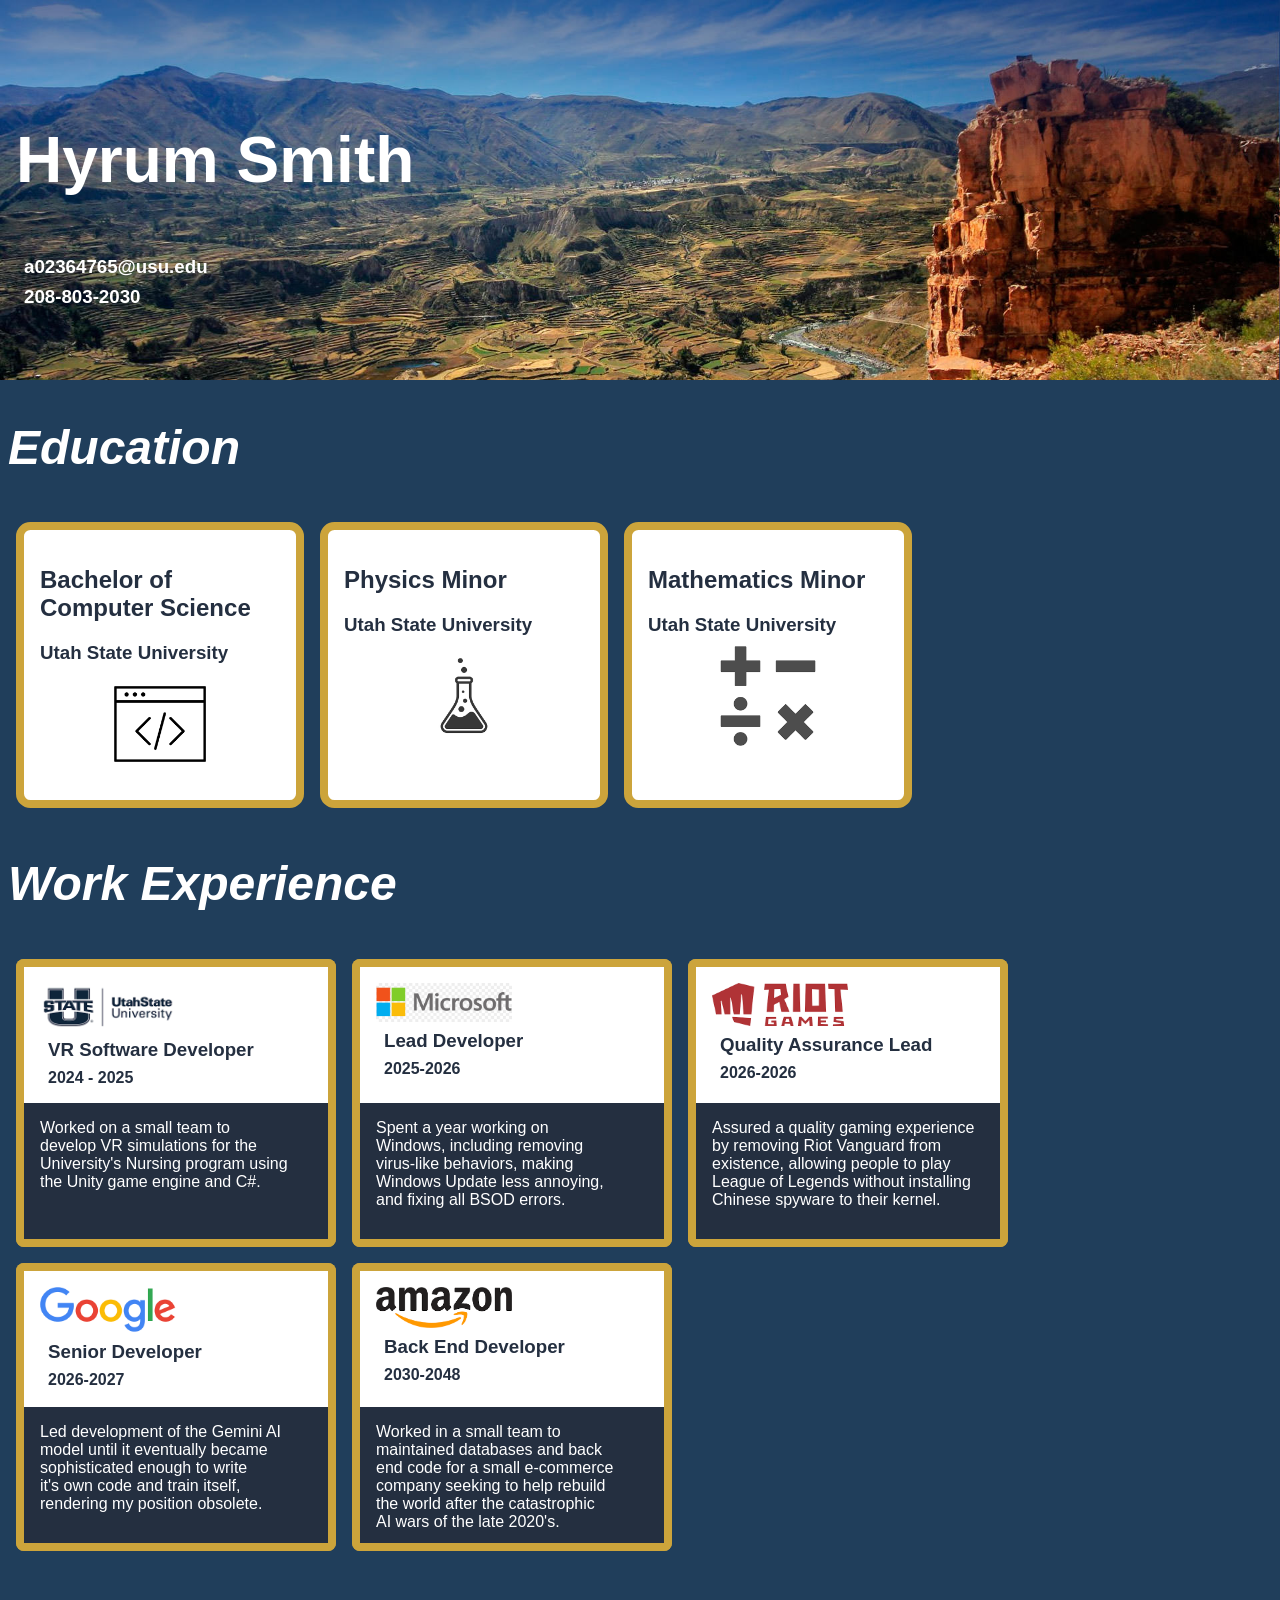
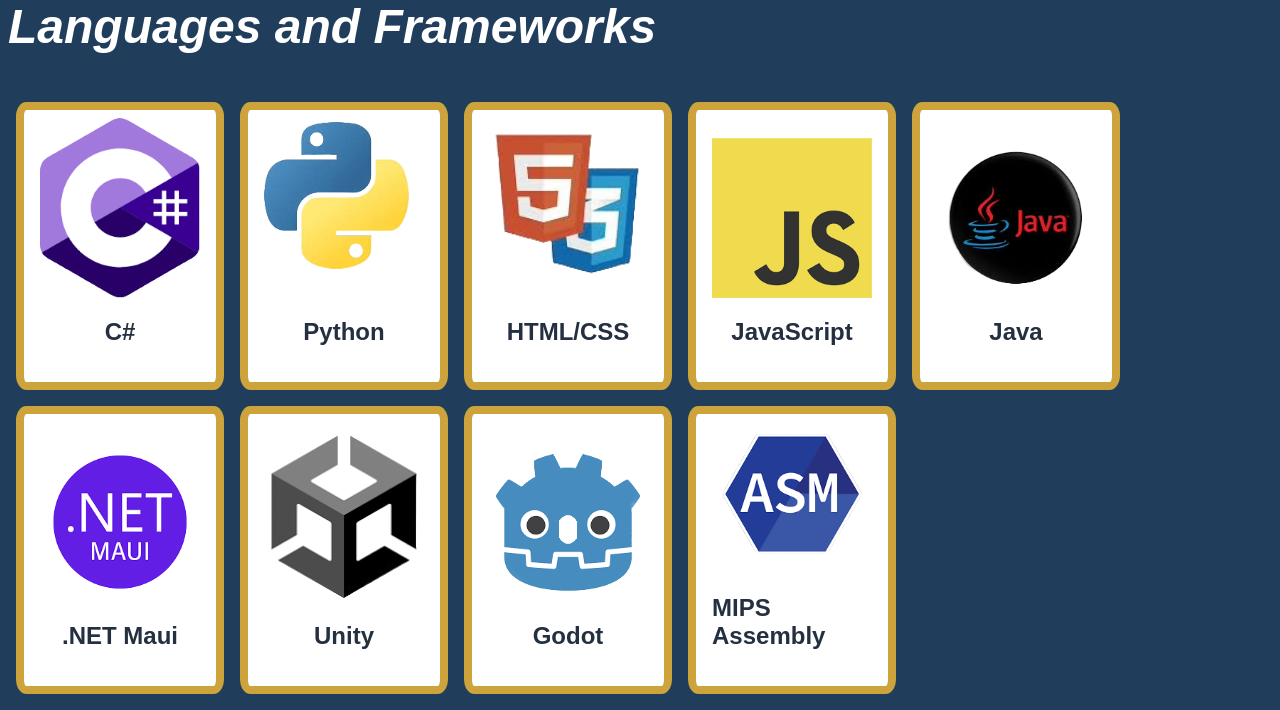
==== index.html @ 49ef8ec9 "initial commit" ====
<html>
    <head>
        <title>Hyrum Resume</title>
        <link rel="stylesheet" href="index.css"/>
    </head>
    
    <body>
        <header class="block">
            <div class="spacer"></div>
            <h1 id="header-name">Hyrum Smith</h1>
            <h3>a02364765@usu.edu</h3>
            <h3>208-803-2030</h3>
        </header>
        <main>
            <h2 class="section-title">
                Education
            </h2>
            <section class="education">
                <div class="education-card">
                    <h2>
                        Bachelor of Computer Science                        
                    </h2>
                    <h3>
                        Utah State University
                    </h3>
                    <div class="center-div">
                        <img class="education-img" src="coding.png"/>
                    </div>
                </div>
                <div class="education-card">
                    <h2>
                        Physics Minor                        
                    </h2>
                    <h3>
                        Utah State University
                    </h3>
                    <div class="center-div">
                        <img class="education-img" src="beaker.png"/>
                    </div>
                </div>
                <div class="education-card">
                    <h2>
                        Mathematics Minor                        
                    </h2>
                    <h3>
                        Utah State University
                    </h3>
                    <div class="center-div">
                        <img class="education-img" src="math.png"/>
                    </div>
                </div>
            </section>
            <h2 class="section-title">
                Work Experience
            </h2>
            <section class="experience">
                <div class="experience-card">
                    <span class="top">
                        <img class="experience-img" src="usu.png"/>
                        <h3>
                            VR Software Developer
                        </h3>
                        <h4>
                            2024 - 2025
                        </h4>
                    </span>
                    <span class="bottom">
                        <span>
                            Worked on a small team to develop VR simulations for the University's Nursing program using the Unity game engine and C#.
                        </span>
                    </span>
                </div>
                <div class="experience-card">
                    <div class="top">
                        <img class="experience-img" src="microsoft.png"/>
                        <h3>
                            Lead Developer
                        </h3>
                        <h4>
                            2025-2026
                        </h4>
                    </div>
                    <div class="bottom">
                        <span>
                            Spent a year working on Windows, including removing virus-like behaviors, making Windows Update less annoying, and fixing all BSOD errors.
                        </span>
                    </div>
                </div>
                <div class="experience-card">
                    <div class="top">
                        <img class="experience-img" src="riot.png"/>
                        <h3>
                            Quality Assurance Lead
                        </h3>
                        <h4>
                            2026-2026
                        </h4>
                    </div>
                    <div class="bottom">
                        <span>
                            Assured a quality gaming experience by removing Riot Vanguard from existence, allowing people to play League of Legends without installing Chinese spyware to their kernel.
                        </span>
                    </div>
                </div>
                <div class="experience-card">
                    <div class="top">
                        <img class="experience-img" src="google.png"/>
                        <h3>
                            Senior Developer
                        </h3>
                        <h4>
                            2026-2027
                        </h4>
                    </div>
                    <div class="bottom">
                        <span>
                            Led development of the Gemini AI model until it eventually became sophisticated enough to write it's own code and train itself, rendering my position obsolete.
                        </span>
                    </div>
                </div>
                <div class="experience-card">
                    <div class="top">
                        <img class="experience-img" src="amazon.png"/>
                        <h3>
                            Back End Developer
                        </h3>
                        <h4>
                            2030-2048
                        </h4>
                    </div>
                    <div class="bottom">
                        <span>
                            Worked in a small team to maintained databases and back end code for a small e-commerce company seeking to help rebuild the world after the catastrophic AI wars of the late 2020's.
                        </span>
                    </div>
                </div>
            </section>
            <h2 class="section-title">
                Languages and Frameworks
            </h2>
            <section class="tech">
                <div class="tech-card">
                    <img src="csharp.png"/>
                    <h2>
                       C#
                    </h2>
                </div>
                <div class="tech-card">
                    <img src="python.png"/>
                    <h2>
                       Python
                    </h2>
                </div>
                <div class="tech-card">
                    <img src="htmlcss.png"/>
                    <h2>
                       HTML/CSS
                    </h2>
                </div>
                <div class="tech-card">
                    <img src="js.png"/>
                    <h2>
                       JavaScript
                    </h2>
                </div>
                <div class="tech-card">
                    <img src="java.png"/>
                    <h2>
                       Java
                    </h2>
                </div>
                <div class="tech-card">
                    <img src="maui.png"/>
                    <h2>
                       .NET Maui
                    </h2>
                </div>
                <div class="tech-card">
                    <img src="unity.png"/>
                    <h2>
                       Unity
                    </h2>
                </div>
                <div class="tech-card">
                    <img src="godot.png"/>
                    <h2>
                       Godot
                    </h2>
                </div>
                <div class="tech-card">
                    <img src="assembly.png"/>
                    <h2>
                       MIPS Assembly
                    </h2>
                </div>
            </section>
        </main>
    </body>
</html>
---- index.css ----
body {
    background-color: #203E5B;
    font-family: arial;
    margin: 0rem;
}

header {
    background-image: url('canyon.png');
    background-size: cover;
    padding: 4rem 1rem;
    color: white;
}

header > h1 {
    padding: 1rem 0rem;
    font-size: 4rem;
    color: white
}

header > p {
    color: white;
}

main {
    margin: 8px;
}

h3 {
    margin: .5rem;
}

h4 {
    margin: .5rem;
}

.section-title {
    font-size: 3rem;
    font-style: italic;
    color: white;
}

.education {
    display: flex;
    flex-wrap: wrap;
}

.education-card {
    background-color: white;
    color: #242F40;
    margin: .5rem;
    padding: 1rem;
    border-radius: 5%;
    text-wrap: balance;
    width: 15rem;
    height: auto;
    border: .5rem solid #CCA43B;
}

.education-card h3 {
    margin: 0rem;
}

.education-img {
    width: 50%;
    height: 50%;
}

.experience {
    display: flex;
    flex-wrap: wrap;
}

.experience-card {
    margin: .5rem;
    text-wrap: balance;
    width: 20rem;
    height: auto;
    display: flex;
    flex-direction: column;
}

.experience-img {
    width: 50%;
    height: auto;
}

.top {
    background-color: white;
    color: #242F40;
    border-radius: .5rem .5rem 0% 0%;
    padding: 1rem 1rem .5rem 1rem;
    border: .5rem solid #CCA43B;
    border-bottom: 0rem;
    height: 7rem;
}

.bottom {
    background-color: #242F40;
    color: white;
    border-radius: 0% 0% .5rem .5rem;
    padding: 1rem 1rem .5rem 1rem;
    border: .5rem solid #CCA43B;
    border-top: 0rem;
    height: 7rem;
}

.tech {
    display: flex;
    flex-wrap: wrap;
}

.tech-card {
    width: 10rem;
    height: 15rem;
    color: #242F40;
    padding: 1rem;
    display: flex;
    flex-direction: column;
    justify-content: end;
    align-items: center;
    border: .5rem solid #CCA43B;
    border-radius: 5%;
    margin: .5rem;
    background-color: white;
}

.tech-card img {
    width: 100%;
    height: auto;

}

.center-div {
    display: flex;
    justify-content: center;
}

.spacer {
    margin: 1rem 0rem;
}
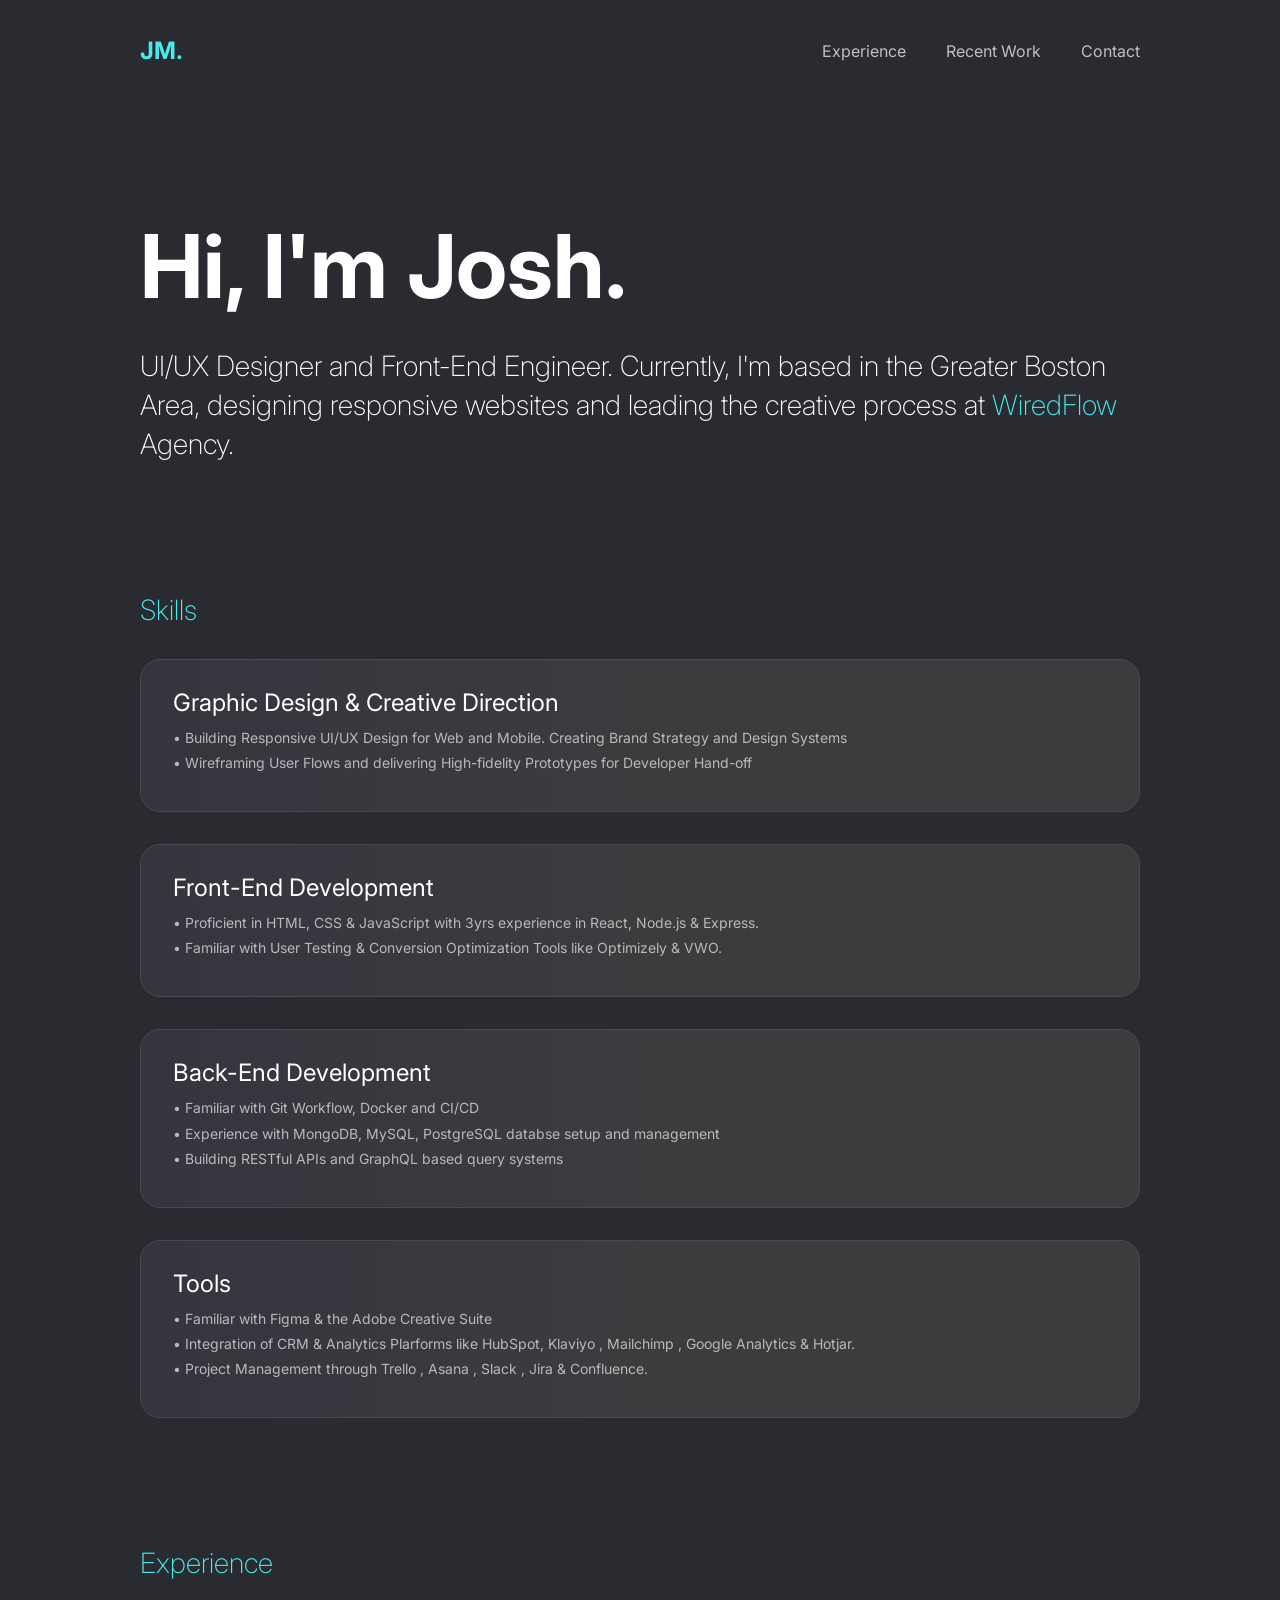
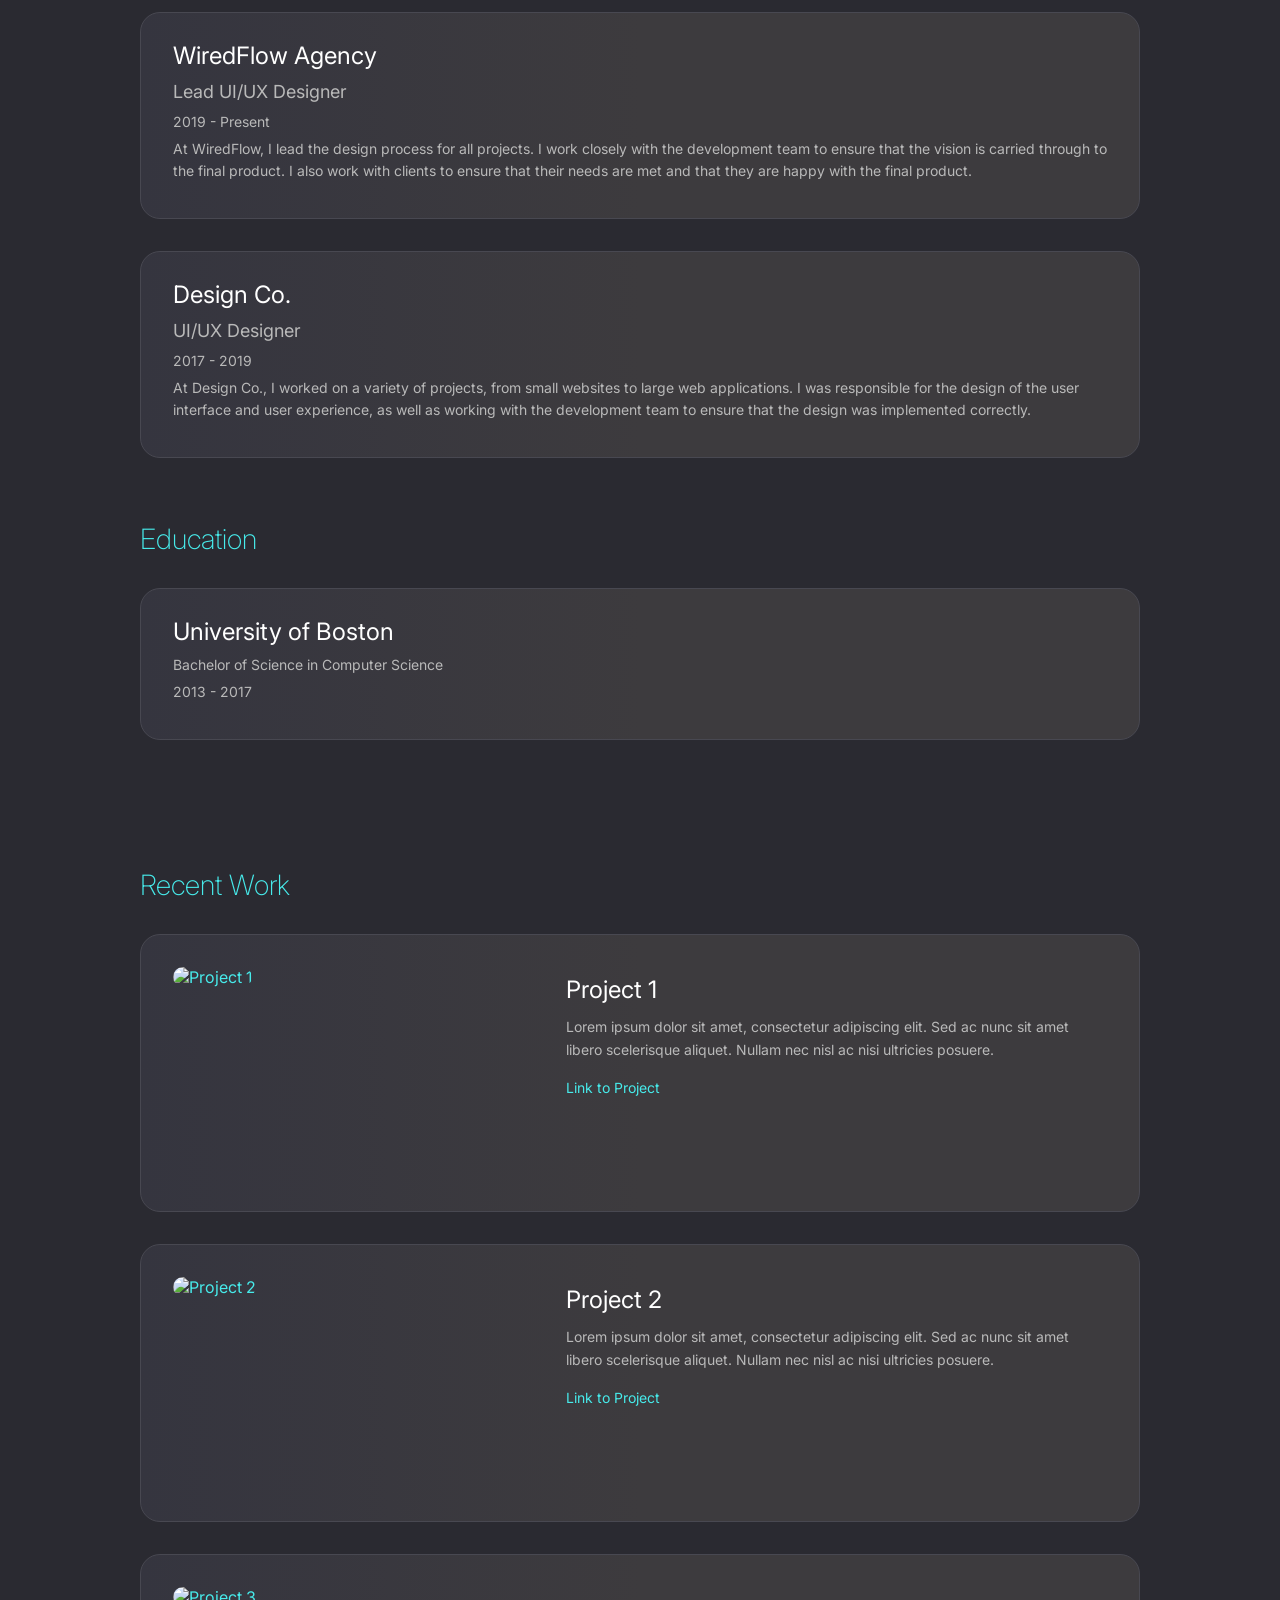
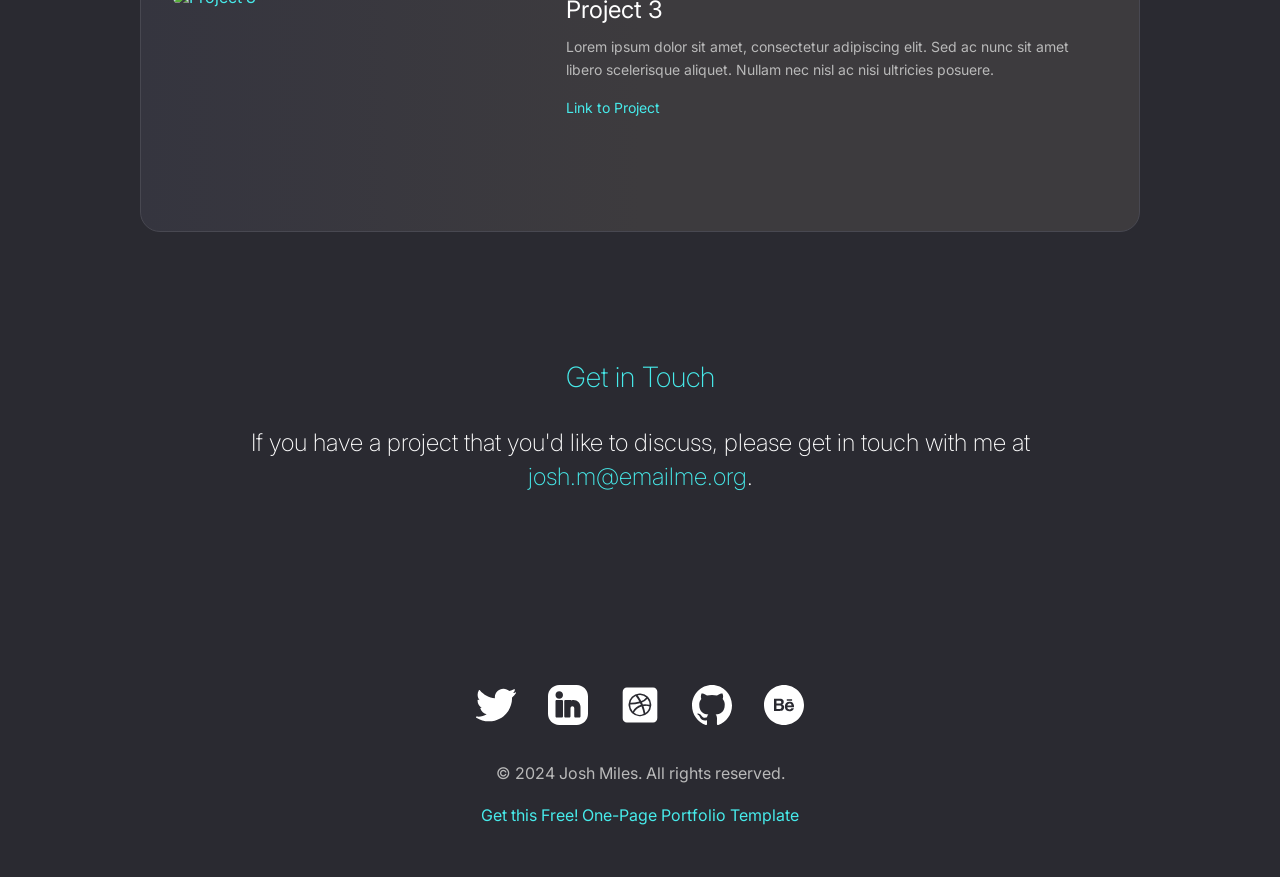
==== commit 97a18298: "begin switching to new template" ====
--- a/index.html
+++ b/index.html
@@ -1,199 +1,301 @@
-<html>
-    <head>
-        <title>Hyrum Resume</title>
-        <link rel="stylesheet" href="index.css"/>
-    </head>
-    
-    <body>
-        <header class="block">
-            <div class="spacer"></div>
-            <h1 id="header-name">Hyrum Smith</h1>
-            <h3>a02364765@usu.edu</h3>
-            <h3>208-803-2030</h3>
+<!DOCTYPE html>
+<html lang="en">
+
+<head>
+    <meta charset="UTF-8">
+    <meta name="viewport" content="width=device-width, initial-scale=1.0">
+    <title>UI/UX Resume and Portfolio</title>
+    <link rel="stylesheet" href="main.css"></link>
+</head>
+
+<body>
+    <div id="page">
+
+        <header>
+            <div class="logo">
+                <a href="/">JM.</a>
+            </div>
+            <nav>
+                <ul>
+                    <li><a href="#experience">Experience</a></li>
+                    <li><a href="#portfolio">Recent Work</a></li>
+                    <li><a href="#contact">Contact</a></li>
+                </ul>
+            </nav>
         </header>
+
         <main>
-            <h2 class="section-title">
-                Education
-            </h2>
-            <section class="education">
-                <div class="education-card">
-                    <h2>
-                        Bachelor of Computer Science                        
-                    </h2>
+            <div id="about">
+                <h1>
+                    Hi, I'm Josh.
+                </h1>
+                <p>
+                    UI/UX Designer and Front-End Engineer. Currently, I'm based in the Greater Boston Area, designing
+                    responsive websites and leading the creative process at <a href="#job" target="_blank">WiredFlow</a>
+                    Agency.
+                </p>
+            </div>
+
+            <section id="skills">
+                <h2>Skills</h2>
+                <div class="skill card">
                     <h3>
-                        Utah State University
+                        Graphic Design &amp; Creative Direction
                     </h3>
-                    <div class="center-div">
-                        <img class="education-img" src="coding.png"/>
+                    <p>
+                        &bull; Building Responsive UI/UX Design for Web and Mobile. Creating Brand Strategy and Design
+                        Systems
+                        <br>
+                        &bull; Wireframing User Flows and delivering High-fidelity Prototypes for Developer Hand-off
+                    </p>
+                </div>
+
+                <div class="skill card">
+                    <h3>
+                        Front-End Development
+                    </h3>
+                    <p>
+                        &bull; Proficient in HTML, CSS &amp; JavaScript with
+                        3yrs experience in React, Node.js & Express.
+                        <br>
+                        &bull; Familiar with User Testing &amp; Conversion Optimization Tools like Optimizely &amp; VWO.
+                    </p>
+                </div>
+
+                <div class="skill card">
+                    <h3>
+                        Back-End Development
+                    </h3>
+                    <p>
+                        &bull; Familiar with Git Workflow, Docker and CI/CD
+                        <br>
+                        &bull; Experience with MongoDB, MySQL, PostgreSQL databse setup and management
+                        <br>
+                        &bull; Building RESTful APIs and GraphQL based query systems
+                    </p>
+                </div>
+
+                <div class="skill card">
+                    <h3>
+                        Tools
+                    </h3>
+                    <p>
+                        &bull; Familiar with Figma &amp; the Adobe Creative Suite
+                        <br>
+                        &bull; Integration of CRM &amp; Analytics Plarforms like HubSpot, Klaviyo , Mailchimp , Google
+                        Analytics &amp; Hotjar.
+                        <br>
+                        &bull; Project Management through Trello , Asana , Slack ,
+                        Jira &amp; Confluence.
+                    </p>
+                </div>
+            </section>
+
+            <section id="experience">
+                <h2>Experience</h2>
+                <div class="job card">
+                    <h3 id="job">WiredFlow Agency</h3>
+                    <p class="role">Lead UI/UX Designer</p>
+                    <p class="timeline">2019 - Present</p>
+                    <p class="responsibilities">
+                        At WiredFlow, I lead the design process for all projects. I work closely with the development
+                        team
+                        to
+                        ensure that the vision is carried through to the final product. I also work with clients to
+                        ensure
+                        that their needs are met and that they are happy with the final product.
+                    </p>
+                </div>
+                <div class="job card">
+                    <h3>Design Co.</h3>
+                    <p class="role">UI/UX Designer</p>
+                    <p class="timeline">
+                        2017 - 2019
+                    </p>
+                    <p class="responsibilities">
+                        At Design Co., I worked on a variety of projects, from small websites to large web applications.
+                        I
+                        was
+                        responsible for the design of the user interface and user experience, as well as working with
+                        the
+                        development team to ensure that the design was implemented correctly.
+                    </p>
+                </div>
+                <div class="education">
+                    <h2>Education</h2>
+
+                    <div class="school card">
+                        <h3>University of Boston</h3>
+                        <p class="degree">Bachelor of Science in Computer Science</p>
+                        <p class="timeline">2013 - 2017</p>
                     </div>
-                </div>
-                <div class="education-card">
-                    <h2>
-                        Physics Minor                        
-                    </h2>
-                    <h3>
-                        Utah State University
-                    </h3>
-                    <div class="center-div">
-                        <img class="education-img" src="beaker.png"/>
+
+
+                </div>
+            </section>
+            <section id="portfolio">
+                <h2>Recent Work</h2>
+                <div class="project card">
+                    <div class="thumbnail"><a href="/link-to-project" target="_blank"><img
+                                src="https://plus.unsplash.com/premium_photo-1685086785054-d047cdc0e525?q=80&w=2664&auto=format&fit=crop&ixlib=rb-4.0.3&ixid=M3wxMjA3fDB8MHxwaG90by1wYWdlfHx8fGVufDB8fHx8fA%3D%3D"
+                                alt="Project 1"></a></div>
+                    <h3>Project 1</h3>
+                    <p>
+                        Lorem ipsum dolor sit amet, consectetur adipiscing elit. Sed ac nunc sit amet libero scelerisque
+                        aliquet. Nullam nec nisl ac nisi ultricies posuere.<br>
+                        <a href="/link-to-project" target="_blank">Link to Project</a>
+                    </p>
+                </div>
+                <div class="project card">
+                    <div class="thumbnail"><a href="/link-to-project" target="_blank"><img
+                                src="https://plus.unsplash.com/premium_photo-1685086785077-ff65bf749544?q=80&w=2664&auto=format&fit=crop&ixlib=rb-4.0.3&ixid=M3wxMjA3fDB8MHxwaG90by1wYWdlfHx8fGVufDB8fHx8fA%3D%3D"
+                                alt="Project 2"></a></div>
+                    <h3>Project 2</h3>
+                    <p>
+                        Lorem ipsum dolor sit amet, consectetur adipiscing elit. Sed ac nunc sit amet libero scelerisque
+                        aliquet. Nullam nec nisl ac nisi ultricies posuere.
+                        <br>
+                        <a href="/link-to-project" target="_blank">Link to Project</a>
+                    </p>
+                </div>
+                <div class="project card">
+                    <div class="thumbnail">
+                        <a href="/link-to-project" target="_blank"><img
+                                src="https://plus.unsplash.com/premium_photo-1685086785333-976367da9210?q=80&w=2664&auto=format&fit=crop&ixlib=rb-4.0.3&ixid=M3wxMjA3fDB8MHxwaG90by1wYWdlfHx8fGVufDB8fHx8fA%3D%3D"
+                                alt="Project 3"></a>
                     </div>
-                </div>
-                <div class="education-card">
-                    <h2>
-                        Mathematics Minor                        
-                    </h2>
-                    <h3>
-                        Utah State University
-                    </h3>
-                    <div class="center-div">
-                        <img class="education-img" src="math.png"/>
-                    </div>
+                    <h3>Project 3</h3>
+                    <p>
+                        Lorem ipsum dolor sit amet, consectetur adipiscing elit. Sed ac nunc sit amet libero scelerisque
+                        aliquet. Nullam nec nisl ac nisi ultricies posuere.<br>
+                        <a href="/link-to-project" target="_blank">Link to Project</a>
+                    </p>
                 </div>
             </section>
-            <h2 class="section-title">
-                Work Experience
-            </h2>
-            <section class="experience">
-                <div class="experience-card">
-                    <span class="top">
-                        <img class="experience-img" src="usu.png"/>
-                        <h3>
-                            VR Software Developer
-                        </h3>
-                        <h4>
-                            2024 - 2025
-                        </h4>
-                    </span>
-                    <span class="bottom">
-                        <span>
-                            Worked on a small team to develop VR simulations for the University's Nursing program using the Unity game engine and C#.
-                        </span>
-                    </span>
-                </div>
-                <div class="experience-card">
-                    <div class="top">
-                        <img class="experience-img" src="microsoft.png"/>
-                        <h3>
-                            Lead Developer
-                        </h3>
-                        <h4>
-                            2025-2026
-                        </h4>
-                    </div>
-                    <div class="bottom">
-                        <span>
-                            Spent a year working on Windows, including removing virus-like behaviors, making Windows Update less annoying, and fixing all BSOD errors.
-                        </span>
-                    </div>
-                </div>
-                <div class="experience-card">
-                    <div class="top">
-                        <img class="experience-img" src="riot.png"/>
-                        <h3>
-                            Quality Assurance Lead
-                        </h3>
-                        <h4>
-                            2026-2026
-                        </h4>
-                    </div>
-                    <div class="bottom">
-                        <span>
-                            Assured a quality gaming experience by removing Riot Vanguard from existence, allowing people to play League of Legends without installing Chinese spyware to their kernel.
-                        </span>
-                    </div>
-                </div>
-                <div class="experience-card">
-                    <div class="top">
-                        <img class="experience-img" src="google.png"/>
-                        <h3>
-                            Senior Developer
-                        </h3>
-                        <h4>
-                            2026-2027
-                        </h4>
-                    </div>
-                    <div class="bottom">
-                        <span>
-                            Led development of the Gemini AI model until it eventually became sophisticated enough to write it's own code and train itself, rendering my position obsolete.
-                        </span>
-                    </div>
-                </div>
-                <div class="experience-card">
-                    <div class="top">
-                        <img class="experience-img" src="amazon.png"/>
-                        <h3>
-                            Back End Developer
-                        </h3>
-                        <h4>
-                            2030-2048
-                        </h4>
-                    </div>
-                    <div class="bottom">
-                        <span>
-                            Worked in a small team to maintained databases and back end code for a small e-commerce company seeking to help rebuild the world after the catastrophic AI wars of the late 2020's.
-                        </span>
-                    </div>
-                </div>
+            <section id="contact">
+                <h2>Get in Touch</h2>
+                <p>
+                    If you have a project that you'd like to discuss, please get in touch with me at <a
+                        href="mailto:josh.m@emailme.org">josh.m@emailme.org</a>.
+                </p>
             </section>
-            <h2 class="section-title">
-                Languages and Frameworks
-            </h2>
-            <section class="tech">
-                <div class="tech-card">
-                    <img src="csharp.png"/>
-                    <h2>
-                       C#
-                    </h2>
-                </div>
-                <div class="tech-card">
-                    <img src="python.png"/>
-                    <h2>
-                       Python
-                    </h2>
-                </div>
-                <div class="tech-card">
-                    <img src="htmlcss.png"/>
-                    <h2>
-                       HTML/CSS
-                    </h2>
-                </div>
-                <div class="tech-card">
-                    <img src="js.png"/>
-                    <h2>
-                       JavaScript
-                    </h2>
-                </div>
-                <div class="tech-card">
-                    <img src="java.png"/>
-                    <h2>
-                       Java
-                    </h2>
-                </div>
-                <div class="tech-card">
-                    <img src="maui.png"/>
-                    <h2>
-                       .NET Maui
-                    </h2>
-                </div>
-                <div class="tech-card">
-                    <img src="unity.png"/>
-                    <h2>
-                       Unity
-                    </h2>
-                </div>
-                <div class="tech-card">
-                    <img src="godot.png"/>
-                    <h2>
-                       Godot
-                    </h2>
-                </div>
-                <div class="tech-card">
-                    <img src="assembly.png"/>
-                    <h2>
-                       MIPS Assembly
-                    </h2>
-                </div>
-            </section>
+
+
         </main>
-    </body>
-</html>+
+        <footer>
+            <div class="social">
+                <!-- TWITTER -->
+                <a href="https://twitter.com/username" target="_blank">
+                    <svg fill="#FFFFFF" height="40px" width="40px" version="1.1" id="Layer_1"
+                        xmlns="http://www.w3.org/2000/svg" xmlns:xlink="http://www.w3.org/1999/xlink"
+                        viewBox="0 0 310 310" xml:space="preserve">
+                        <g id="XMLID_826_">
+                            <path id="XMLID_827_" d="M302.973,57.388c-4.87,2.16-9.877,3.983-14.993,5.463c6.057-6.85,10.675-14.91,13.494-23.73
+    c0.632-1.977-0.023-4.141-1.648-5.434c-1.623-1.294-3.878-1.449-5.665-0.39c-10.865,6.444-22.587,11.075-34.878,13.783
+    c-12.381-12.098-29.197-18.983-46.581-18.983c-36.695,0-66.549,29.853-66.549,66.547c0,2.89,0.183,5.764,0.545,8.598
+    C101.163,99.244,58.83,76.863,29.76,41.204c-1.036-1.271-2.632-1.956-4.266-1.825c-1.635,0.128-3.104,1.05-3.93,2.467
+    c-5.896,10.117-9.013,21.688-9.013,33.461c0,16.035,5.725,31.249,15.838,43.137c-3.075-1.065-6.059-2.396-8.907-3.977
+    c-1.529-0.851-3.395-0.838-4.914,0.033c-1.52,0.871-2.473,2.473-2.513,4.224c-0.007,0.295-0.007,0.59-0.007,0.889
+    c0,23.935,12.882,45.484,32.577,57.229c-1.692-0.169-3.383-0.414-5.063-0.735c-1.732-0.331-3.513,0.276-4.681,1.597
+    c-1.17,1.32-1.557,3.16-1.018,4.84c7.29,22.76,26.059,39.501,48.749,44.605c-18.819,11.787-40.34,17.961-62.932,17.961
+    c-4.714,0-9.455-0.277-14.095-0.826c-2.305-0.274-4.509,1.087-5.294,3.279c-0.785,2.193,0.047,4.638,2.008,5.895
+    c29.023,18.609,62.582,28.445,97.047,28.445c67.754,0,110.139-31.95,133.764-58.753c29.46-33.421,46.356-77.658,46.356-121.367
+    c0-1.826-0.028-3.67-0.084-5.508c11.623-8.757,21.63-19.355,29.773-31.536c1.237-1.85,1.103-4.295-0.33-5.998
+    C307.394,57.037,305.009,56.486,302.973,57.388z" />
+                        </g>
+                    </svg>
+                </a>
+                <!-- LINKEDIN -->
+                <a href="https://linkedin.com/in/username" target="_blank">
+                    <svg fill="#FFFFFF" height="40px" width="40px" version="1.1" id="Icons"
+                        xmlns="http://www.w3.org/2000/svg" xmlns:xlink="http://www.w3.org/1999/xlink"
+                        viewBox="0 0 32 32" xml:space="preserve">
+                        <path d="M23,0H9C4,0,0,4,0,9v14c0,5,4,9,9,9h14c5,0,9-4,9-9V9C32,4,28,0,23,0z M12,25c0,0.6-0.4,1-1,1H7c-0.6,0-1-0.4-1-1V13
+                   c0-0.6,0.4-1,1-1h4c0.6,0,1,0.4,1,1V25z M9,11c-1.7,0-3-1.3-3-3s1.3-3,3-3s3,1.3,3,3S10.7,11,9,11z M26,25c0,0.6-0.4,1-1,1h-3
+                   c-0.6,0-1-0.4-1-1v-3.5v-1v-2c0-0.8-0.7-1.5-1.5-1.5S18,17.7,18,18.5v2v1V25c0,0.6-0.4,1-1,1h-3c-0.6,0-1-0.4-1-1V13
+                   c0-0.6,0.4-1,1-1h4c0.3,0,0.5,0.1,0.7,0.3c0.6-0.2,1.2-0.3,1.8-0.3c3,0,5.5,2.5,5.5,5.5V25z" />
+                    </svg></a>
+                <!-- DRIBBBLE -->
+                <a href="https://dribbble.com/username" target="_blank">
+                    <svg fill="#FFFFFF" width="40px" height="40px" viewBox="0 0 32 32"
+                        xmlns="http://www.w3.org/2000/svg">
+
+                        <title />
+
+                        <g id="Dribble">
+
+                            <path
+                                d="M26.39,30H5.6a3.32,3.32,0,0,1-2.45-1,3.38,3.38,0,0,1-1-2.48V5.5A3.37,3.37,0,0,1,3.15,3,3.32,3.32,0,0,1,5.6,2H26.39a3.32,3.32,0,0,1,2.46,1,3.37,3.37,0,0,1,1,2.47v21a3.38,3.38,0,0,1-1,2.48A3.32,3.32,0,0,1,26.39,30ZM25,15.37a9.15,9.15,0,0,0-8.57-8.66H15.36a9.16,9.16,0,0,0-8.53,8.62v1.11q1,7.65,8.53,8.6h1.09A9.14,9.14,0,0,0,25,16.44ZM10.15,21.1a7.49,7.49,0,0,1-2-5.3v-.14a26.77,26.77,0,0,0,7.77-1.1H16a5.59,5.59,0,0,0,.75,1.3A12,12,0,0,0,10.15,21.1Zm5.31-7.83a25.58,25.58,0,0,1-7.12,1,7.67,7.67,0,0,1,4.22-5.44A46.7,46.7,0,0,1,15.46,13.27Zm3.47,9.79a7.39,7.39,0,0,1-3.47,1,5.91,5.91,0,0,1-4.3-2,10.84,10.84,0,0,1,6.07-4.84A28.62,28.62,0,0,1,18.93,23.06ZM17,12.84q-.93-1.69-2.87-4.58A8,8,0,0,1,16.18,8,6.77,6.77,0,0,1,21,10,8.85,8.85,0,0,1,17,12.84Zm6.67,3a18.35,18.35,0,0,0-3.57-.37,11.68,11.68,0,0,0-1.81.13c-.06-.17-.18-.44-.35-.79a5.75,5.75,0,0,1-.34-.77,10.24,10.24,0,0,0,4.3-3.06A7.64,7.64,0,0,1,23.66,15.8Zm-3.41,6.57a44.64,44.64,0,0,0-1.49-5.57,12.69,12.69,0,0,1,1.81-.14,9.42,9.42,0,0,1,3,.48A7.65,7.65,0,0,1,20.25,22.37Z" />
+
+                        </g>
+
+                    </svg>
+                </a>
+                <!-- GITHUB -->
+                <a href="https://github.com/username" target="_blank">
+                    <svg width="40px" height="40px" viewBox="0 0 20 20" version="1.1" xmlns="http://www.w3.org/2000/svg"
+                        xmlns:xlink="http://www.w3.org/1999/xlink" fill="#FFFFFF">
+                        <g id="Page-1" stroke="none" stroke-width="1" fill-rule="evenodd">
+                            <g id="Dribbble-Light-Preview" transform="translate(-140.000000, -7559.000000)">
+                                <g id="icons" transform="translate(56.000000, 160.000000)">
+                                    <path
+                                        d="M94,7399 C99.523,7399 104,7403.59 104,7409.253 C104,7413.782 101.138,7417.624 97.167,7418.981 C96.66,7419.082 96.48,7418.762 96.48,7418.489 C96.48,7418.151 96.492,7417.047 96.492,7415.675 C96.492,7414.719 96.172,7414.095 95.813,7413.777 C98.04,7413.523 100.38,7412.656 100.38,7408.718 C100.38,7407.598 99.992,7406.684 99.35,7405.966 C99.454,7405.707 99.797,7404.664 99.252,7403.252 C99.252,7403.252 98.414,7402.977 96.505,7404.303 C95.706,7404.076 94.85,7403.962 94,7403.958 C93.15,7403.962 92.295,7404.076 91.497,7404.303 C89.586,7402.977 88.746,7403.252 88.746,7403.252 C88.203,7404.664 88.546,7405.707 88.649,7405.966 C88.01,7406.684 87.619,7407.598 87.619,7408.718 C87.619,7412.646 89.954,7413.526 92.175,7413.785 C91.889,7414.041 91.63,7414.493 91.54,7415.156 C90.97,7415.418 89.522,7415.871 88.63,7414.304 C88.63,7414.304 88.101,7413.319 87.097,7413.247 C87.097,7413.247 86.122,7413.234 87.029,7413.87 C87.029,7413.87 87.684,7414.185 88.139,7415.37 C88.139,7415.37 88.726,7417.2 91.508,7416.58 C91.513,7417.437 91.522,7418.245 91.522,7418.489 C91.522,7418.76 91.338,7419.077 90.839,7418.982 C86.865,7417.627 84,7413.783 84,7409.253 C84,7403.59 88.478,7399 94,7399"
+                                        id="github-[#142]">
+
+                                    </path>
+                                </g>
+                            </g>
+                        </g>
+                    </svg></a>
+                <!-- BEHANCE -->
+                <a href="behance" target="_blank">
+                    <svg fill="#FFFFFF" height="40px" width="40px" version="1.1" id="Layer_1"
+                        xmlns="http://www.w3.org/2000/svg" xmlns:xlink="http://www.w3.org/1999/xlink"
+                        viewBox="0 0 512 512" xml:space="preserve">
+                        <g>
+                            <path d="M344.1,244.5c-4.9-4.2-11-6.3-18.2-6.3c-7.8,0-13.9,2.2-18.3,6.7c-4.3,4.5-7,10.5-8.2,18.1h52.7
+    C351.7,254.9,348.9,248.8,344.1,244.5z" />
+                            <path d="M214.3,266.1c-3.8-1.7-9-2.6-15.8-2.7h-39v42.2H198c6.9,0,12.2-0.9,16-2.8c7-3.5,10.4-10,10.4-19.7
+    C224.4,274.9,221,269.2,214.3,266.1z" />
+                            <path d="M256,0C114.6,0,0,114.6,0,256s114.6,256,256,256s256-114.6,256-256S397.4,0,256,0z M291.6,182.3h67.8V202h-67.8
+    L291.6,182.3L291.6,182.3z M250.7,310.6c-3,4.9-6.7,9.1-11.2,12.4c-5,3.9-11,6.5-17.9,8c-6.9,1.4-14.3,2.1-22.4,2.1H128V174.9h76.5
+    c19.3,0.3,33,5.9,41,16.9c4.8,6.7,7.2,14.8,7.2,24.2c0,9.6-2.4,17.4-7.3,23.3c-2.7,3.3-6.8,6.3-12.1,9c8.1,3,14.2,7.6,18.3,14
+    s6.2,14.1,6.2,23.2C257.8,294.7,255.4,303.1,250.7,310.6z M384,283.2h-85.2c0.5,11.7,4.5,20,12.2,24.7c4.7,2.9,10.3,4.4,16.9,4.4
+    c6.9,0,12.6-1.8,17-5.4c2.4-1.9,4.5-4.6,6.3-8.1h31.2c-0.8,6.9-4.6,14-11.3,21.2c-10.5,11.4-25.1,17.1-44,17.1
+    c-15.6,0-29.3-4.8-41.2-14.4c-11.9-9.6-17.9-25.2-17.9-46.8c0-20.3,5.4-35.8,16.1-46.6c10.8-10.8,24.7-16.2,41.8-16.2
+    c10.2,0,19.4,1.8,27.5,5.5c8.2,3.6,14.9,9.4,20.2,17.3c4.8,6.9,7.9,15,9.3,24.2C383.8,265.4,384.1,273.1,384,283.2z" />
+                            <path d="M214.8,233.3c4.3-2.6,6.4-7.3,6.4-13.9c0-7.4-2.8-12.2-8.5-14.6c-4.9-1.6-11.1-2.5-18.7-2.5h-34.4v34.9H198
+    C204.9,237.3,210.4,236,214.8,233.3z" />
+                        </g>
+                    </svg>
+                </a>
+            </div>
+            <p>
+                &copy; 2024 Josh Miles. All rights reserved.
+            </p>
+            <p>
+                <a href="https://github.com/ayushsaranGithuB/one-page-portfolios/tree/main">Get this Free! One-Page
+                    Portfolio Template</a>
+            </p>
+        </footer>
+    </div>
+    <script>
+        // Catch all the # links from the nav and make them scroll smoothly to their destinations
+        const navLinks = document.querySelectorAll("nav ul li a");
+
+        // loop through the links and set an onclick event to send the user to the correct section in a smooth scroll
+        navLinks.forEach((link) => {
+            link.onclick = (e) => {
+                e.preventDefault();
+                const target = document.querySelector(e.target.getAttribute("href"));
+                target.scrollIntoView({
+                    behavior: "smooth",
+                });
+                return false;
+            };
+        });
+    </script>
+</body>
+
+</html>
--- a/main.css
+++ b/main.css
@@ -0,0 +1,276 @@
+/* Inter Font from Goole Fonts */
+@import url('https://fonts.googleapis.com/css2?family=Inter:wght@100..900&display=swap');
+
+/* VARIABLES */
+:root {
+  --accent-color: #47ebeb;
+  --background-color: #2a2a31;
+  --text-color: #fff;
+  --text-color-muted: #b9b9b9;
+
+  /* spacing */
+  --space-xs: 4px;
+  --space-sm: 8px;
+  --space-md: 16px;
+  --space-lg: 32px;
+  --space-xl: 64px;
+  --space-xxl: 128px;
+
+  /* typography */
+  --font-size-xs: 14px;
+  --font-size-sm: 16px;
+  --font-size-md: 18px;
+  --font-size-lg: 24px;
+  --font-size-xl: 28px;
+  --font-size-xxl: 88px;
+}
+
+body {
+  background-color: var(--background-color);
+  font-family: Inter, Arial, sans-serif;
+  margin: 0;
+  padding: 0 20px;
+  color: var(--text-color);
+}
+
+#page {
+  display: flex;
+  flex-direction: column;
+  max-width: 1000px;
+  margin: 0 auto;
+  padding-top: var(--space-md);
+}
+
+/* LOGO AND NAVIGATION */
+
+header {
+  display: flex;
+  align-items: center;
+  padding: 20px 0;
+}
+
+nav {
+
+  margin-left: auto;
+}
+
+.logo {
+  font-size: var(--font-size-lg);
+  font-weight: 700;
+
+}
+
+nav ul {
+  display: flex;
+  gap: 40px;
+  list-style: none;
+  margin: 0;
+}
+
+nav ul li a:link,
+nav ul li a:visited {
+  color: var(--text-color);
+  opacity: 0.7;
+}
+
+/* TYPOGRAPHY */
+
+a:link,
+a:visited {
+  color: var(--accent-color);
+  text-decoration: none;
+}
+
+h1 {
+  font-size: var(--font-size-xxl);
+  margin-bottom: var(--space-sm);
+}
+
+h2 {
+  font-size: var(--font-size-xl);
+  color: var(--accent-color);
+  margin-bottom: var(--space-lg);
+  font-weight: 200;
+  margin-top: var(--space-xl);
+}
+
+h3 {
+  font-size: var(--font-size-lg);
+  margin-bottom: var(--space-sm);
+  font-weight: 400;
+}
+
+p {
+  font-size: var(--font-size-sm);
+  font-weight: 400;
+  line-height: 1.6;
+  color: var(--text-color-muted);
+  margin-bottom: var(--space-md);
+
+}
+
+/* SECTIONS  */
+
+#about {
+  margin-top: var(--space-xxl);
+}
+
+#about h1 {
+  font-size: var(--font-size-xxl);
+  margin-bottom: var(--space-sm);
+}
+
+#about p {
+  font-size: var(--font-size-xl);
+  font-weight: 200;
+  line-height: 1.4;
+  color: var(--text-color);
+}
+
+section {
+  margin-top: var(--space-xxl);
+  margin-bottom: var(--space-xxl);
+}
+
+.card {
+  background: linear-gradient(90deg, #35353f 0%, #3d3b3e 50%, #3d3b3e 50%);
+  border-radius: 20px;
+  padding: var(--space-xs) var(--space-lg) var(--space-lg);
+  border: 0.5px solid #484851;
+  margin-bottom: var(--space-lg);
+}
+
+.card p {
+  margin: var(--space-xs) 0;
+  font-size: var(--font-size-xs);
+}
+
+/* SKILLS */
+
+#skills p {
+  line-height: 1.8;
+}
+
+/* EXPERIENCE */
+
+#experience .job p.role {
+  font-size: var(--font-size-md);
+}
+
+/* RECENT WORK */
+
+.project {
+  display: grid;
+  grid-template-columns: 2fr 3fr;
+  grid-template-rows: 1fr 3fr;
+  column-gap: var(--space-lg);
+  padding: var(--space-md) var(--space-lg);
+}
+
+.project .thumbnail {
+  grid-row: span 2;
+}
+
+.project img {
+  width: 100%;
+  margin-top: var(--space-md);
+  border-radius: 14px;
+}
+
+.project p a {
+  display: block;
+  margin-top: var(--space-md);
+}
+
+/* CONTACT  */
+
+#contact {
+  text-align: center;
+}
+
+#contact p {
+  font-size: var(--font-size-lg);
+  font-weight: 200;
+  line-height: 1.4;
+  color: var(--text-color);
+}
+
+
+/* FOOTER */
+
+footer {
+  margin-top: var(--space-xl);
+  padding: 0 0 var(--space-lg);
+  color: var(--text-color-muted);
+  text-align: center;
+}
+
+footer .social {
+  display: flex;
+  gap: var(--space-lg);
+  margin-bottom: var(--space-lg);
+  justify-content: center;
+  align-items: center;
+}
+
+footer .social a:hover svg {
+  fill: var(--accent-color);
+}
+
+
+/* MEDIA QUERIES */
+
+@media screen and (max-width: 600px) {
+  :root {
+    --primary-color: #f9a826;
+    --secondary-color: #f9a826;
+    --accent-color: #47ebeb;
+    --background-color: #2a2a31;
+    --text-color: #fff;
+    --text-color-muted: #b9b9b9;
+
+    /* spacing */
+    --space-xs: 4px;
+    --space-sm: 8px;
+    --space-md: 16px;
+    --space-lg: 32px;
+    --space-xl: 64px;
+    --space-xxl: 128px;
+
+    /* typography */
+    --font-size-xs: 14px;
+    --font-size-sm: 16px;
+    --font-size-md: 18px;
+    --font-size-lg: 20px;
+    --font-size-xl: 24px;
+    --font-size-xxl: 48px;
+  }
+
+  header {
+    align-items: flex-start;
+  }
+
+  .logo {
+    font-size: var(--font-size-xl);
+  }
+
+  nav ul {
+    flex-direction: column;
+    gap: 14px;
+    list-style: none;
+    align-items: flex-end;
+  }
+
+  section {
+    margin-top: var(--space-xl);
+    margin-bottom: var(--space-lg);
+  }
+
+  h2 {
+    margin-top: var(--space-lg);
+  }
+
+  .project {
+    grid-template-columns: 1fr;
+  }
+}
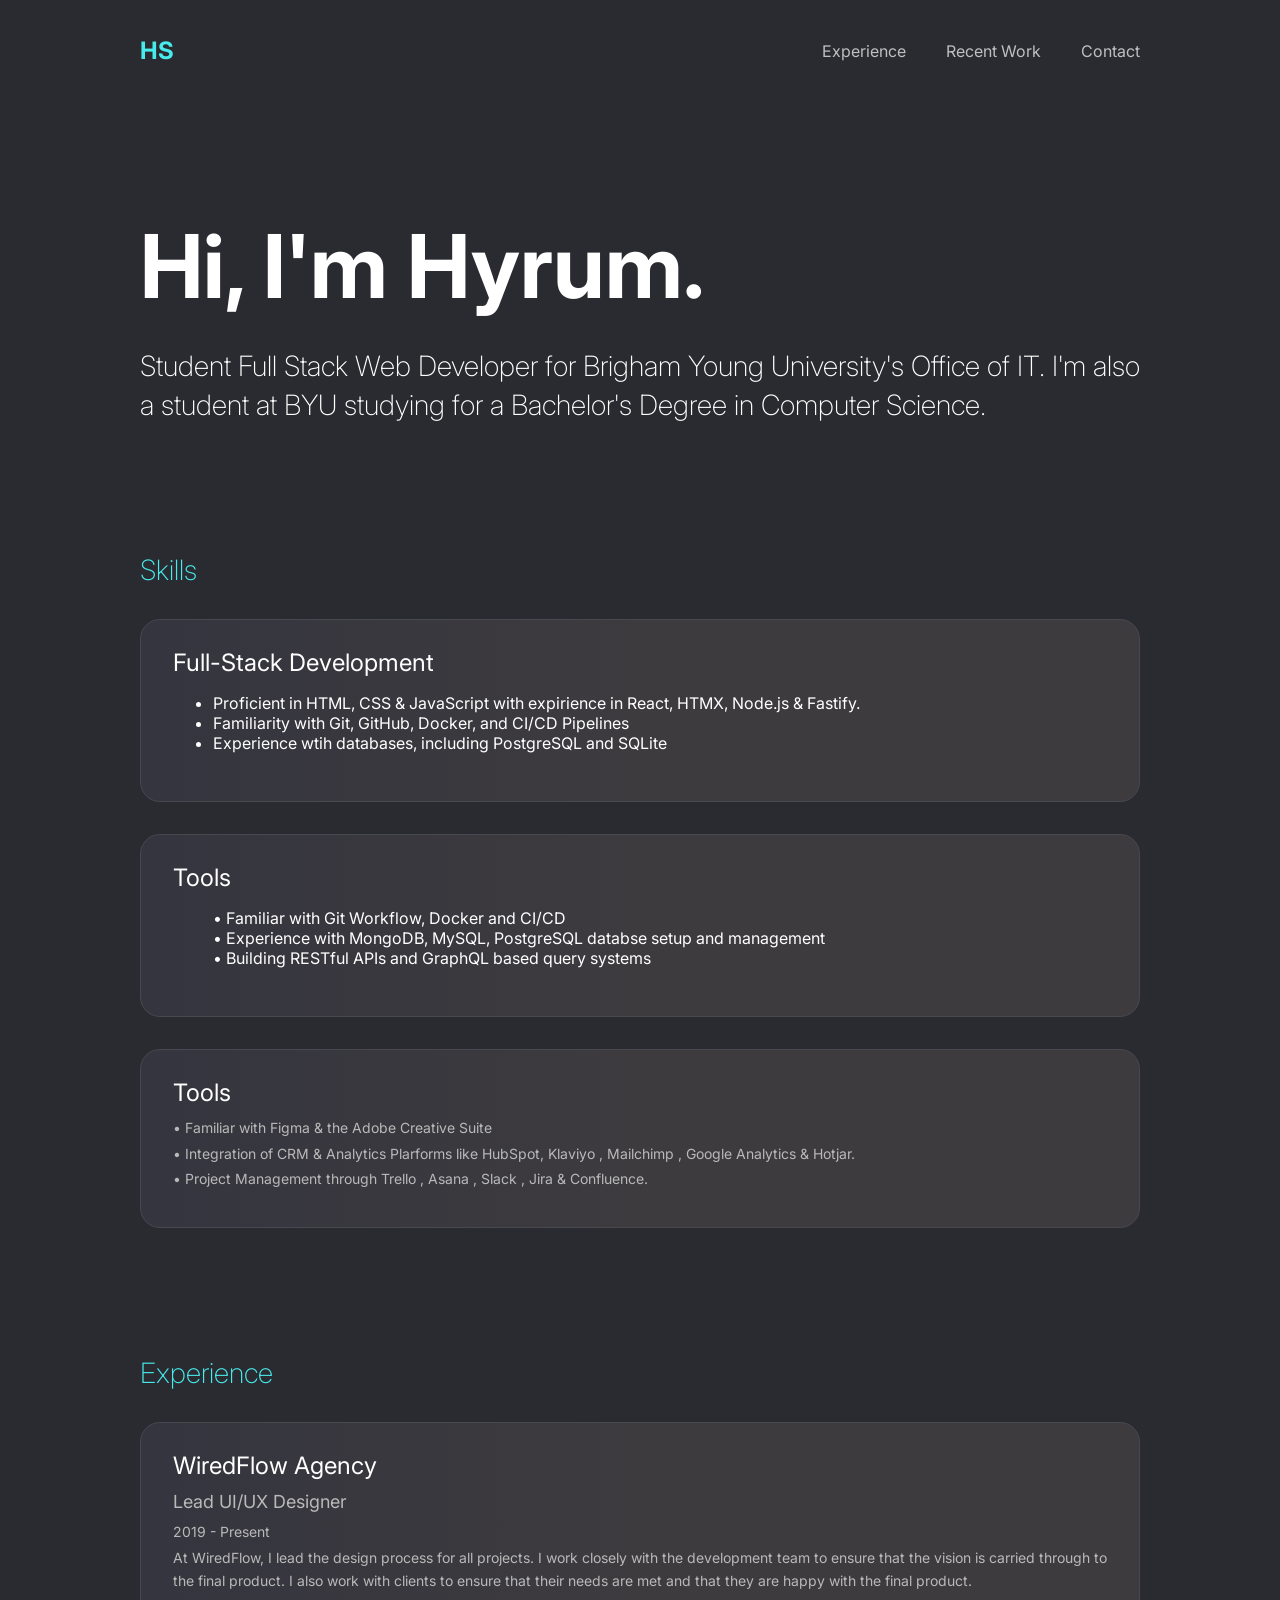
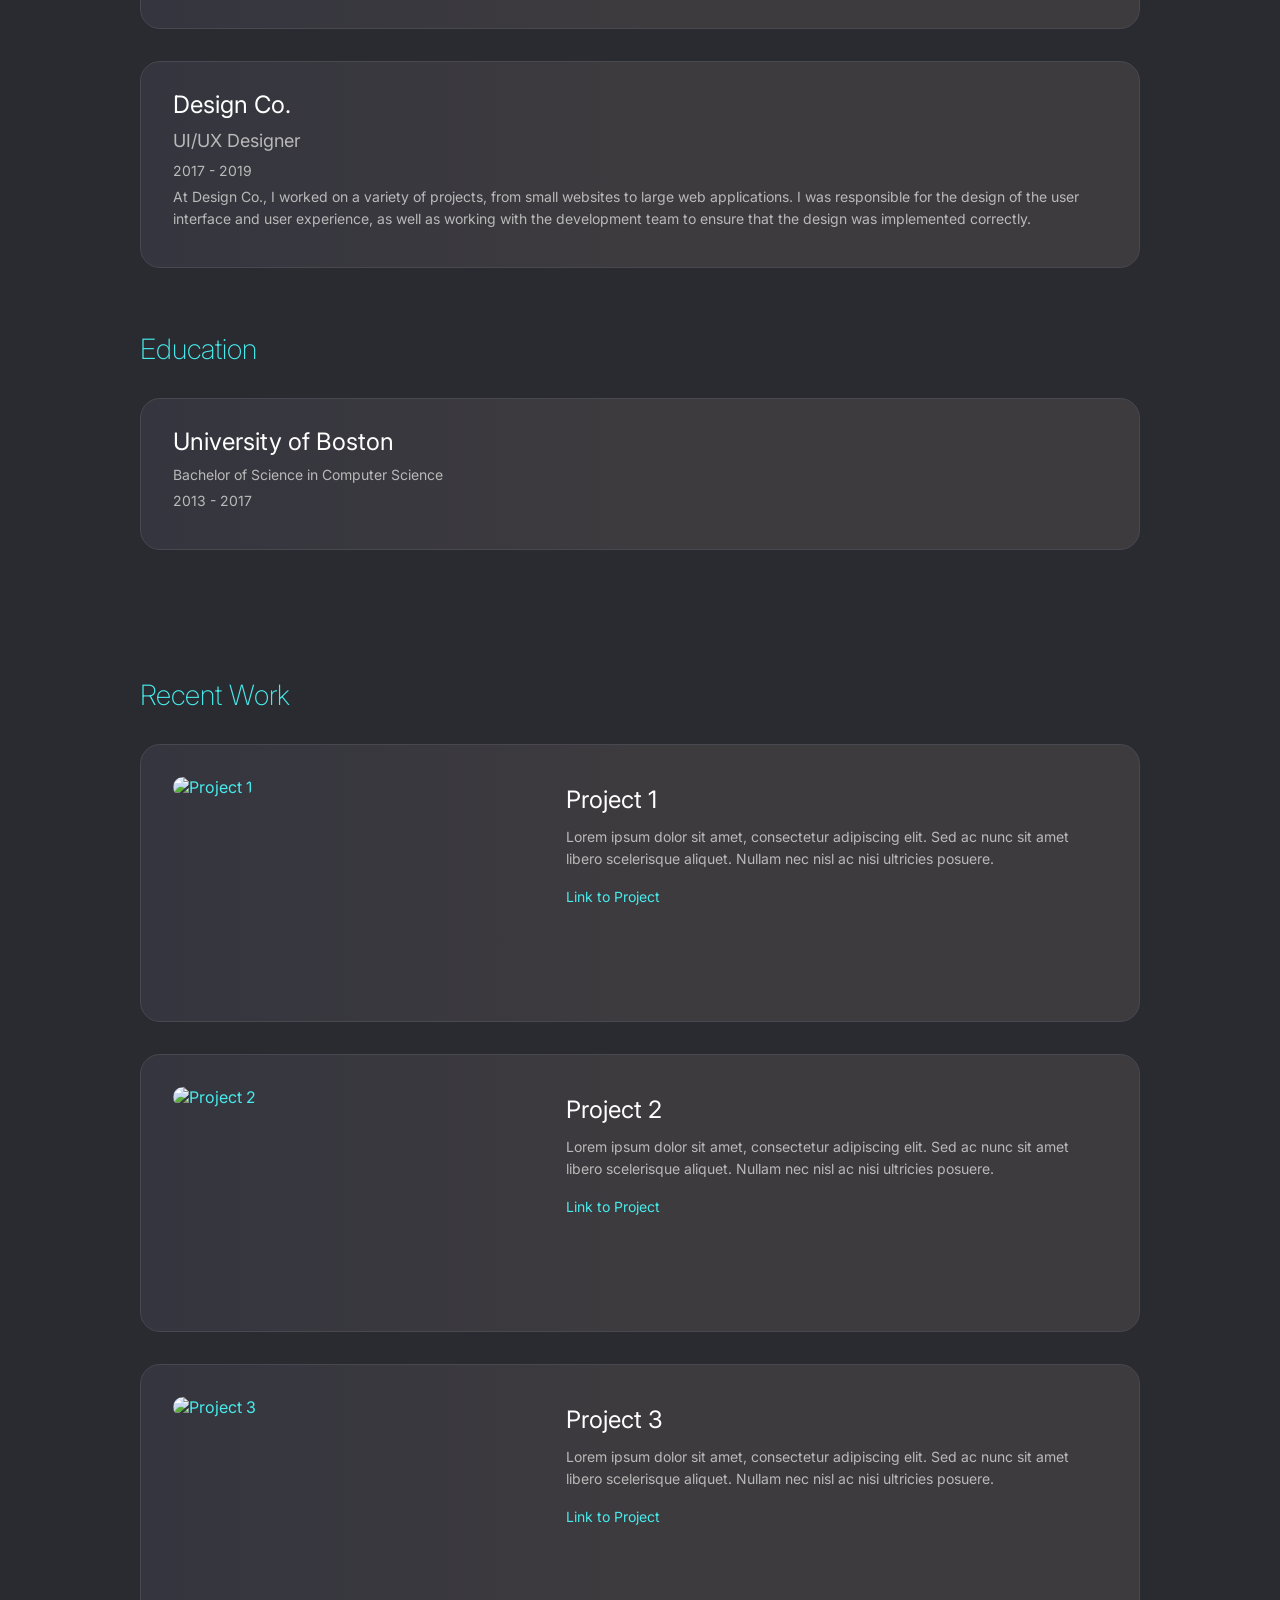
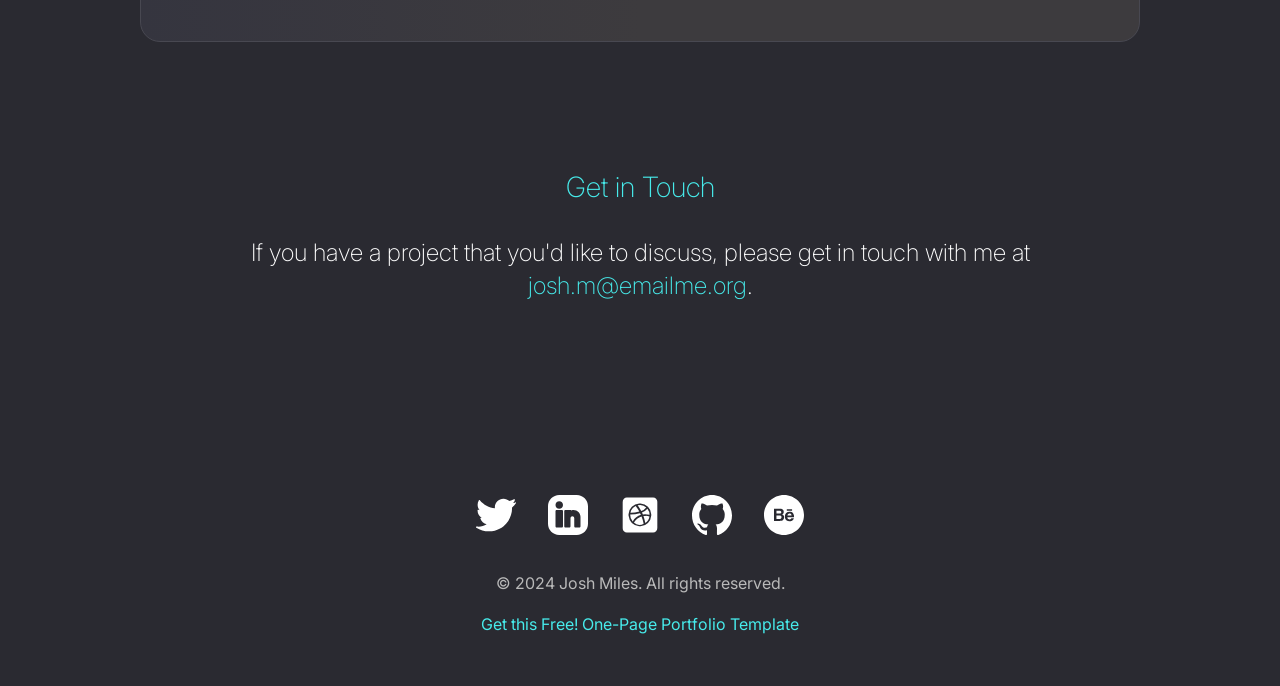
==== commit 2404e872: "add full stack skills" ====
--- a/index.html
+++ b/index.html
@@ -2,196 +2,182 @@
 <html lang="en">
 
 <head>
-    <meta charset="UTF-8">
-    <meta name="viewport" content="width=device-width, initial-scale=1.0">
-    <title>UI/UX Resume and Portfolio</title>
-    <link rel="stylesheet" href="main.css"></link>
+  <meta charset="UTF-8">
+  <meta name="viewport" content="width=device-width, initial-scale=1.0">
+  <title>UI/UX Resume and Portfolio</title>
+  <link rel="stylesheet" href="main.css">
+  </link>
 </head>
 
 <body>
-    <div id="page">
-
-        <header>
-            <div class="logo">
-                <a href="/">JM.</a>
-            </div>
-            <nav>
-                <ul>
-                    <li><a href="#experience">Experience</a></li>
-                    <li><a href="#portfolio">Recent Work</a></li>
-                    <li><a href="#contact">Contact</a></li>
-                </ul>
-            </nav>
-        </header>
-
-        <main>
-            <div id="about">
-                <h1>
-                    Hi, I'm Josh.
-                </h1>
-                <p>
-                    UI/UX Designer and Front-End Engineer. Currently, I'm based in the Greater Boston Area, designing
-                    responsive websites and leading the creative process at <a href="#job" target="_blank">WiredFlow</a>
-                    Agency.
-                </p>
-            </div>
-
-            <section id="skills">
-                <h2>Skills</h2>
-                <div class="skill card">
-                    <h3>
-                        Graphic Design &amp; Creative Direction
-                    </h3>
-                    <p>
-                        &bull; Building Responsive UI/UX Design for Web and Mobile. Creating Brand Strategy and Design
-                        Systems
-                        <br>
-                        &bull; Wireframing User Flows and delivering High-fidelity Prototypes for Developer Hand-off
-                    </p>
-                </div>
-
-                <div class="skill card">
-                    <h3>
-                        Front-End Development
-                    </h3>
-                    <p>
-                        &bull; Proficient in HTML, CSS &amp; JavaScript with
-                        3yrs experience in React, Node.js & Express.
-                        <br>
-                        &bull; Familiar with User Testing &amp; Conversion Optimization Tools like Optimizely &amp; VWO.
-                    </p>
-                </div>
-
-                <div class="skill card">
-                    <h3>
-                        Back-End Development
-                    </h3>
-                    <p>
-                        &bull; Familiar with Git Workflow, Docker and CI/CD
-                        <br>
-                        &bull; Experience with MongoDB, MySQL, PostgreSQL databse setup and management
-                        <br>
-                        &bull; Building RESTful APIs and GraphQL based query systems
-                    </p>
-                </div>
-
-                <div class="skill card">
-                    <h3>
-                        Tools
-                    </h3>
-                    <p>
-                        &bull; Familiar with Figma &amp; the Adobe Creative Suite
-                        <br>
-                        &bull; Integration of CRM &amp; Analytics Plarforms like HubSpot, Klaviyo , Mailchimp , Google
-                        Analytics &amp; Hotjar.
-                        <br>
-                        &bull; Project Management through Trello , Asana , Slack ,
-                        Jira &amp; Confluence.
-                    </p>
-                </div>
-            </section>
-
-            <section id="experience">
-                <h2>Experience</h2>
-                <div class="job card">
-                    <h3 id="job">WiredFlow Agency</h3>
-                    <p class="role">Lead UI/UX Designer</p>
-                    <p class="timeline">2019 - Present</p>
-                    <p class="responsibilities">
-                        At WiredFlow, I lead the design process for all projects. I work closely with the development
-                        team
-                        to
-                        ensure that the vision is carried through to the final product. I also work with clients to
-                        ensure
-                        that their needs are met and that they are happy with the final product.
-                    </p>
-                </div>
-                <div class="job card">
-                    <h3>Design Co.</h3>
-                    <p class="role">UI/UX Designer</p>
-                    <p class="timeline">
-                        2017 - 2019
-                    </p>
-                    <p class="responsibilities">
-                        At Design Co., I worked on a variety of projects, from small websites to large web applications.
-                        I
-                        was
-                        responsible for the design of the user interface and user experience, as well as working with
-                        the
-                        development team to ensure that the design was implemented correctly.
-                    </p>
-                </div>
-                <div class="education">
-                    <h2>Education</h2>
-
-                    <div class="school card">
-                        <h3>University of Boston</h3>
-                        <p class="degree">Bachelor of Science in Computer Science</p>
-                        <p class="timeline">2013 - 2017</p>
-                    </div>
-
-
-                </div>
-            </section>
-            <section id="portfolio">
-                <h2>Recent Work</h2>
-                <div class="project card">
-                    <div class="thumbnail"><a href="/link-to-project" target="_blank"><img
-                                src="https://plus.unsplash.com/premium_photo-1685086785054-d047cdc0e525?q=80&w=2664&auto=format&fit=crop&ixlib=rb-4.0.3&ixid=M3wxMjA3fDB8MHxwaG90by1wYWdlfHx8fGVufDB8fHx8fA%3D%3D"
-                                alt="Project 1"></a></div>
-                    <h3>Project 1</h3>
-                    <p>
-                        Lorem ipsum dolor sit amet, consectetur adipiscing elit. Sed ac nunc sit amet libero scelerisque
-                        aliquet. Nullam nec nisl ac nisi ultricies posuere.<br>
-                        <a href="/link-to-project" target="_blank">Link to Project</a>
-                    </p>
-                </div>
-                <div class="project card">
-                    <div class="thumbnail"><a href="/link-to-project" target="_blank"><img
-                                src="https://plus.unsplash.com/premium_photo-1685086785077-ff65bf749544?q=80&w=2664&auto=format&fit=crop&ixlib=rb-4.0.3&ixid=M3wxMjA3fDB8MHxwaG90by1wYWdlfHx8fGVufDB8fHx8fA%3D%3D"
-                                alt="Project 2"></a></div>
-                    <h3>Project 2</h3>
-                    <p>
-                        Lorem ipsum dolor sit amet, consectetur adipiscing elit. Sed ac nunc sit amet libero scelerisque
-                        aliquet. Nullam nec nisl ac nisi ultricies posuere.
-                        <br>
-                        <a href="/link-to-project" target="_blank">Link to Project</a>
-                    </p>
-                </div>
-                <div class="project card">
-                    <div class="thumbnail">
-                        <a href="/link-to-project" target="_blank"><img
-                                src="https://plus.unsplash.com/premium_photo-1685086785333-976367da9210?q=80&w=2664&auto=format&fit=crop&ixlib=rb-4.0.3&ixid=M3wxMjA3fDB8MHxwaG90by1wYWdlfHx8fGVufDB8fHx8fA%3D%3D"
-                                alt="Project 3"></a>
-                    </div>
-                    <h3>Project 3</h3>
-                    <p>
-                        Lorem ipsum dolor sit amet, consectetur adipiscing elit. Sed ac nunc sit amet libero scelerisque
-                        aliquet. Nullam nec nisl ac nisi ultricies posuere.<br>
-                        <a href="/link-to-project" target="_blank">Link to Project</a>
-                    </p>
-                </div>
-            </section>
-            <section id="contact">
-                <h2>Get in Touch</h2>
-                <p>
-                    If you have a project that you'd like to discuss, please get in touch with me at <a
-                        href="mailto:josh.m@emailme.org">josh.m@emailme.org</a>.
-                </p>
-            </section>
-
-
-        </main>
-
-        <footer>
-            <div class="social">
-                <!-- TWITTER -->
-                <a href="https://twitter.com/username" target="_blank">
-                    <svg fill="#FFFFFF" height="40px" width="40px" version="1.1" id="Layer_1"
-                        xmlns="http://www.w3.org/2000/svg" xmlns:xlink="http://www.w3.org/1999/xlink"
-                        viewBox="0 0 310 310" xml:space="preserve">
-                        <g id="XMLID_826_">
-                            <path id="XMLID_827_" d="M302.973,57.388c-4.87,2.16-9.877,3.983-14.993,5.463c6.057-6.85,10.675-14.91,13.494-23.73
+  <div id="page">
+
+    <header>
+      <div class="logo">
+        <a href="/">HS</a>
+      </div>
+      <nav>
+        <ul>
+          <li><a href="#experience">Experience</a></li>
+          <li><a href="#portfolio">Recent Work</a></li>
+          <li><a href="#contact">Contact</a></li>
+        </ul>
+      </nav>
+    </header>
+
+    <main>
+      <div id="about">
+        <h1>
+          Hi, I'm Hyrum.
+        </h1>
+        <p>
+          Student Full Stack Web Developer for Brigham Young University's Office of IT.
+          I'm also a student at BYU studying for a Bachelor's Degree in Computer Science.
+        </p>
+      </div>
+
+      <section id="skills">
+        <h2>Skills</h2>
+        <div class="skill card">
+          <h3>
+            Full-Stack Development
+          </h3>
+          <ul>
+            <li>Proficient in HTML, CSS &amp; JavaScript with expirience in React, HTMX, Node.js & Fastify.</li>
+            <li>Familiarity with Git, GitHub, Docker, and CI/CD Pipelines</li>
+            <li>Experience wtih databases, including PostgreSQL and SQLite</li>
+          </ul>
+        </div>
+
+        <div class="skill card">
+          <h3>
+            Tools
+          </h3>
+          <ul>
+            &bull; Familiar with Git Workflow, Docker and CI/CD
+            <br>
+            &bull; Experience with MongoDB, MySQL, PostgreSQL databse setup and management
+            <br>
+            &bull; Building RESTful APIs and GraphQL based query systems
+          </ul>
+        </div>
+
+        <div class="skill card">
+          <h3>
+            Tools
+          </h3>
+          <p>
+            &bull; Familiar with Figma &amp; the Adobe Creative Suite
+            <br>
+            &bull; Integration of CRM &amp; Analytics Plarforms like HubSpot, Klaviyo , Mailchimp , Google
+            Analytics &amp; Hotjar.
+            <br>
+            &bull; Project Management through Trello , Asana , Slack ,
+            Jira &amp; Confluence.
+          </p>
+        </div>
+      </section>
+
+      <section id="experience">
+        <h2>Experience</h2>
+        <div class="job card">
+          <h3 id="job">WiredFlow Agency</h3>
+          <p class="role">Lead UI/UX Designer</p>
+          <p class="timeline">2019 - Present</p>
+          <p class="responsibilities">
+            At WiredFlow, I lead the design process for all projects. I work closely with the development
+            team
+            to
+            ensure that the vision is carried through to the final product. I also work with clients to
+            ensure
+            that their needs are met and that they are happy with the final product.
+          </p>
+        </div>
+        <div class="job card">
+          <h3>Design Co.</h3>
+          <p class="role">UI/UX Designer</p>
+          <p class="timeline">
+            2017 - 2019
+          </p>
+          <p class="responsibilities">
+            At Design Co., I worked on a variety of projects, from small websites to large web applications.
+            I
+            was
+            responsible for the design of the user interface and user experience, as well as working with
+            the
+            development team to ensure that the design was implemented correctly.
+          </p>
+        </div>
+        <div class="education">
+          <h2>Education</h2>
+
+          <div class="school card">
+            <h3>University of Boston</h3>
+            <p class="degree">Bachelor of Science in Computer Science</p>
+            <p class="timeline">2013 - 2017</p>
+          </div>
+
+
+        </div>
+      </section>
+      <section id="portfolio">
+        <h2>Recent Work</h2>
+        <div class="project card">
+          <div class="thumbnail"><a href="/link-to-project" target="_blank"><img
+                src="https://plus.unsplash.com/premium_photo-1685086785054-d047cdc0e525?q=80&w=2664&auto=format&fit=crop&ixlib=rb-4.0.3&ixid=M3wxMjA3fDB8MHxwaG90by1wYWdlfHx8fGVufDB8fHx8fA%3D%3D"
+                alt="Project 1"></a></div>
+          <h3>Project 1</h3>
+          <p>
+            Lorem ipsum dolor sit amet, consectetur adipiscing elit. Sed ac nunc sit amet libero scelerisque
+            aliquet. Nullam nec nisl ac nisi ultricies posuere.<br>
+            <a href="/link-to-project" target="_blank">Link to Project</a>
+          </p>
+        </div>
+        <div class="project card">
+          <div class="thumbnail"><a href="/link-to-project" target="_blank"><img
+                src="https://plus.unsplash.com/premium_photo-1685086785077-ff65bf749544?q=80&w=2664&auto=format&fit=crop&ixlib=rb-4.0.3&ixid=M3wxMjA3fDB8MHxwaG90by1wYWdlfHx8fGVufDB8fHx8fA%3D%3D"
+                alt="Project 2"></a></div>
+          <h3>Project 2</h3>
+          <p>
+            Lorem ipsum dolor sit amet, consectetur adipiscing elit. Sed ac nunc sit amet libero scelerisque
+            aliquet. Nullam nec nisl ac nisi ultricies posuere.
+            <br>
+            <a href="/link-to-project" target="_blank">Link to Project</a>
+          </p>
+        </div>
+        <div class="project card">
+          <div class="thumbnail">
+            <a href="/link-to-project" target="_blank"><img
+                src="https://plus.unsplash.com/premium_photo-1685086785333-976367da9210?q=80&w=2664&auto=format&fit=crop&ixlib=rb-4.0.3&ixid=M3wxMjA3fDB8MHxwaG90by1wYWdlfHx8fGVufDB8fHx8fA%3D%3D"
+                alt="Project 3"></a>
+          </div>
+          <h3>Project 3</h3>
+          <p>
+            Lorem ipsum dolor sit amet, consectetur adipiscing elit. Sed ac nunc sit amet libero scelerisque
+            aliquet. Nullam nec nisl ac nisi ultricies posuere.<br>
+            <a href="/link-to-project" target="_blank">Link to Project</a>
+          </p>
+        </div>
+      </section>
+      <section id="contact">
+        <h2>Get in Touch</h2>
+        <p>
+          If you have a project that you'd like to discuss, please get in touch with me at <a
+            href="mailto:josh.m@emailme.org">josh.m@emailme.org</a>.
+        </p>
+      </section>
+
+
+    </main>
+
+    <footer>
+      <div class="social">
+        <!-- TWITTER -->
+        <a href="https://twitter.com/username" target="_blank">
+          <svg fill="#FFFFFF" height="40px" width="40px" version="1.1" id="Layer_1" xmlns="http://www.w3.org/2000/svg"
+            xmlns:xlink="http://www.w3.org/1999/xlink" viewBox="0 0 310 310" xml:space="preserve">
+            <g id="XMLID_826_">
+              <path id="XMLID_827_" d="M302.973,57.388c-4.87,2.16-9.877,3.983-14.993,5.463c6.057-6.85,10.675-14.91,13.494-23.73
     c0.632-1.977-0.023-4.141-1.648-5.434c-1.623-1.294-3.878-1.449-5.665-0.39c-10.865,6.444-22.587,11.075-34.878,13.783
     c-12.381-12.098-29.197-18.983-46.581-18.983c-36.695,0-66.549,29.853-66.549,66.547c0,2.89,0.183,5.764,0.545,8.598
     C101.163,99.244,58.83,76.863,29.76,41.204c-1.036-1.271-2.632-1.956-4.266-1.825c-1.635,0.128-3.104,1.05-3.93,2.467
@@ -203,99 +189,96 @@
     c29.023,18.609,62.582,28.445,97.047,28.445c67.754,0,110.139-31.95,133.764-58.753c29.46-33.421,46.356-77.658,46.356-121.367
     c0-1.826-0.028-3.67-0.084-5.508c11.623-8.757,21.63-19.355,29.773-31.536c1.237-1.85,1.103-4.295-0.33-5.998
     C307.394,57.037,305.009,56.486,302.973,57.388z" />
-                        </g>
-                    </svg>
-                </a>
-                <!-- LINKEDIN -->
-                <a href="https://linkedin.com/in/username" target="_blank">
-                    <svg fill="#FFFFFF" height="40px" width="40px" version="1.1" id="Icons"
-                        xmlns="http://www.w3.org/2000/svg" xmlns:xlink="http://www.w3.org/1999/xlink"
-                        viewBox="0 0 32 32" xml:space="preserve">
-                        <path d="M23,0H9C4,0,0,4,0,9v14c0,5,4,9,9,9h14c5,0,9-4,9-9V9C32,4,28,0,23,0z M12,25c0,0.6-0.4,1-1,1H7c-0.6,0-1-0.4-1-1V13
+            </g>
+          </svg>
+        </a>
+        <!-- LINKEDIN -->
+        <a href="https://linkedin.com/in/username" target="_blank">
+          <svg fill="#FFFFFF" height="40px" width="40px" version="1.1" id="Icons" xmlns="http://www.w3.org/2000/svg"
+            xmlns:xlink="http://www.w3.org/1999/xlink" viewBox="0 0 32 32" xml:space="preserve">
+            <path d="M23,0H9C4,0,0,4,0,9v14c0,5,4,9,9,9h14c5,0,9-4,9-9V9C32,4,28,0,23,0z M12,25c0,0.6-0.4,1-1,1H7c-0.6,0-1-0.4-1-1V13
                    c0-0.6,0.4-1,1-1h4c0.6,0,1,0.4,1,1V25z M9,11c-1.7,0-3-1.3-3-3s1.3-3,3-3s3,1.3,3,3S10.7,11,9,11z M26,25c0,0.6-0.4,1-1,1h-3
                    c-0.6,0-1-0.4-1-1v-3.5v-1v-2c0-0.8-0.7-1.5-1.5-1.5S18,17.7,18,18.5v2v1V25c0,0.6-0.4,1-1,1h-3c-0.6,0-1-0.4-1-1V13
                    c0-0.6,0.4-1,1-1h4c0.3,0,0.5,0.1,0.7,0.3c0.6-0.2,1.2-0.3,1.8-0.3c3,0,5.5,2.5,5.5,5.5V25z" />
-                    </svg></a>
-                <!-- DRIBBBLE -->
-                <a href="https://dribbble.com/username" target="_blank">
-                    <svg fill="#FFFFFF" width="40px" height="40px" viewBox="0 0 32 32"
-                        xmlns="http://www.w3.org/2000/svg">
-
-                        <title />
-
-                        <g id="Dribble">
-
-                            <path
-                                d="M26.39,30H5.6a3.32,3.32,0,0,1-2.45-1,3.38,3.38,0,0,1-1-2.48V5.5A3.37,3.37,0,0,1,3.15,3,3.32,3.32,0,0,1,5.6,2H26.39a3.32,3.32,0,0,1,2.46,1,3.37,3.37,0,0,1,1,2.47v21a3.38,3.38,0,0,1-1,2.48A3.32,3.32,0,0,1,26.39,30ZM25,15.37a9.15,9.15,0,0,0-8.57-8.66H15.36a9.16,9.16,0,0,0-8.53,8.62v1.11q1,7.65,8.53,8.6h1.09A9.14,9.14,0,0,0,25,16.44ZM10.15,21.1a7.49,7.49,0,0,1-2-5.3v-.14a26.77,26.77,0,0,0,7.77-1.1H16a5.59,5.59,0,0,0,.75,1.3A12,12,0,0,0,10.15,21.1Zm5.31-7.83a25.58,25.58,0,0,1-7.12,1,7.67,7.67,0,0,1,4.22-5.44A46.7,46.7,0,0,1,15.46,13.27Zm3.47,9.79a7.39,7.39,0,0,1-3.47,1,5.91,5.91,0,0,1-4.3-2,10.84,10.84,0,0,1,6.07-4.84A28.62,28.62,0,0,1,18.93,23.06ZM17,12.84q-.93-1.69-2.87-4.58A8,8,0,0,1,16.18,8,6.77,6.77,0,0,1,21,10,8.85,8.85,0,0,1,17,12.84Zm6.67,3a18.35,18.35,0,0,0-3.57-.37,11.68,11.68,0,0,0-1.81.13c-.06-.17-.18-.44-.35-.79a5.75,5.75,0,0,1-.34-.77,10.24,10.24,0,0,0,4.3-3.06A7.64,7.64,0,0,1,23.66,15.8Zm-3.41,6.57a44.64,44.64,0,0,0-1.49-5.57,12.69,12.69,0,0,1,1.81-.14,9.42,9.42,0,0,1,3,.48A7.65,7.65,0,0,1,20.25,22.37Z" />
-
-                        </g>
-
-                    </svg>
-                </a>
-                <!-- GITHUB -->
-                <a href="https://github.com/username" target="_blank">
-                    <svg width="40px" height="40px" viewBox="0 0 20 20" version="1.1" xmlns="http://www.w3.org/2000/svg"
-                        xmlns:xlink="http://www.w3.org/1999/xlink" fill="#FFFFFF">
-                        <g id="Page-1" stroke="none" stroke-width="1" fill-rule="evenodd">
-                            <g id="Dribbble-Light-Preview" transform="translate(-140.000000, -7559.000000)">
-                                <g id="icons" transform="translate(56.000000, 160.000000)">
-                                    <path
-                                        d="M94,7399 C99.523,7399 104,7403.59 104,7409.253 C104,7413.782 101.138,7417.624 97.167,7418.981 C96.66,7419.082 96.48,7418.762 96.48,7418.489 C96.48,7418.151 96.492,7417.047 96.492,7415.675 C96.492,7414.719 96.172,7414.095 95.813,7413.777 C98.04,7413.523 100.38,7412.656 100.38,7408.718 C100.38,7407.598 99.992,7406.684 99.35,7405.966 C99.454,7405.707 99.797,7404.664 99.252,7403.252 C99.252,7403.252 98.414,7402.977 96.505,7404.303 C95.706,7404.076 94.85,7403.962 94,7403.958 C93.15,7403.962 92.295,7404.076 91.497,7404.303 C89.586,7402.977 88.746,7403.252 88.746,7403.252 C88.203,7404.664 88.546,7405.707 88.649,7405.966 C88.01,7406.684 87.619,7407.598 87.619,7408.718 C87.619,7412.646 89.954,7413.526 92.175,7413.785 C91.889,7414.041 91.63,7414.493 91.54,7415.156 C90.97,7415.418 89.522,7415.871 88.63,7414.304 C88.63,7414.304 88.101,7413.319 87.097,7413.247 C87.097,7413.247 86.122,7413.234 87.029,7413.87 C87.029,7413.87 87.684,7414.185 88.139,7415.37 C88.139,7415.37 88.726,7417.2 91.508,7416.58 C91.513,7417.437 91.522,7418.245 91.522,7418.489 C91.522,7418.76 91.338,7419.077 90.839,7418.982 C86.865,7417.627 84,7413.783 84,7409.253 C84,7403.59 88.478,7399 94,7399"
-                                        id="github-[#142]">
-
-                                    </path>
-                                </g>
-                            </g>
-                        </g>
-                    </svg></a>
-                <!-- BEHANCE -->
-                <a href="behance" target="_blank">
-                    <svg fill="#FFFFFF" height="40px" width="40px" version="1.1" id="Layer_1"
-                        xmlns="http://www.w3.org/2000/svg" xmlns:xlink="http://www.w3.org/1999/xlink"
-                        viewBox="0 0 512 512" xml:space="preserve">
-                        <g>
-                            <path d="M344.1,244.5c-4.9-4.2-11-6.3-18.2-6.3c-7.8,0-13.9,2.2-18.3,6.7c-4.3,4.5-7,10.5-8.2,18.1h52.7
+          </svg></a>
+        <!-- DRIBBBLE -->
+        <a href="https://dribbble.com/username" target="_blank">
+          <svg fill="#FFFFFF" width="40px" height="40px" viewBox="0 0 32 32" xmlns="http://www.w3.org/2000/svg">
+
+            <title />
+
+            <g id="Dribble">
+
+              <path
+                d="M26.39,30H5.6a3.32,3.32,0,0,1-2.45-1,3.38,3.38,0,0,1-1-2.48V5.5A3.37,3.37,0,0,1,3.15,3,3.32,3.32,0,0,1,5.6,2H26.39a3.32,3.32,0,0,1,2.46,1,3.37,3.37,0,0,1,1,2.47v21a3.38,3.38,0,0,1-1,2.48A3.32,3.32,0,0,1,26.39,30ZM25,15.37a9.15,9.15,0,0,0-8.57-8.66H15.36a9.16,9.16,0,0,0-8.53,8.62v1.11q1,7.65,8.53,8.6h1.09A9.14,9.14,0,0,0,25,16.44ZM10.15,21.1a7.49,7.49,0,0,1-2-5.3v-.14a26.77,26.77,0,0,0,7.77-1.1H16a5.59,5.59,0,0,0,.75,1.3A12,12,0,0,0,10.15,21.1Zm5.31-7.83a25.58,25.58,0,0,1-7.12,1,7.67,7.67,0,0,1,4.22-5.44A46.7,46.7,0,0,1,15.46,13.27Zm3.47,9.79a7.39,7.39,0,0,1-3.47,1,5.91,5.91,0,0,1-4.3-2,10.84,10.84,0,0,1,6.07-4.84A28.62,28.62,0,0,1,18.93,23.06ZM17,12.84q-.93-1.69-2.87-4.58A8,8,0,0,1,16.18,8,6.77,6.77,0,0,1,21,10,8.85,8.85,0,0,1,17,12.84Zm6.67,3a18.35,18.35,0,0,0-3.57-.37,11.68,11.68,0,0,0-1.81.13c-.06-.17-.18-.44-.35-.79a5.75,5.75,0,0,1-.34-.77,10.24,10.24,0,0,0,4.3-3.06A7.64,7.64,0,0,1,23.66,15.8Zm-3.41,6.57a44.64,44.64,0,0,0-1.49-5.57,12.69,12.69,0,0,1,1.81-.14,9.42,9.42,0,0,1,3,.48A7.65,7.65,0,0,1,20.25,22.37Z" />
+
+            </g>
+
+          </svg>
+        </a>
+        <!-- GITHUB -->
+        <a href="https://github.com/username" target="_blank">
+          <svg width="40px" height="40px" viewBox="0 0 20 20" version="1.1" xmlns="http://www.w3.org/2000/svg"
+            xmlns:xlink="http://www.w3.org/1999/xlink" fill="#FFFFFF">
+            <g id="Page-1" stroke="none" stroke-width="1" fill-rule="evenodd">
+              <g id="Dribbble-Light-Preview" transform="translate(-140.000000, -7559.000000)">
+                <g id="icons" transform="translate(56.000000, 160.000000)">
+                  <path
+                    d="M94,7399 C99.523,7399 104,7403.59 104,7409.253 C104,7413.782 101.138,7417.624 97.167,7418.981 C96.66,7419.082 96.48,7418.762 96.48,7418.489 C96.48,7418.151 96.492,7417.047 96.492,7415.675 C96.492,7414.719 96.172,7414.095 95.813,7413.777 C98.04,7413.523 100.38,7412.656 100.38,7408.718 C100.38,7407.598 99.992,7406.684 99.35,7405.966 C99.454,7405.707 99.797,7404.664 99.252,7403.252 C99.252,7403.252 98.414,7402.977 96.505,7404.303 C95.706,7404.076 94.85,7403.962 94,7403.958 C93.15,7403.962 92.295,7404.076 91.497,7404.303 C89.586,7402.977 88.746,7403.252 88.746,7403.252 C88.203,7404.664 88.546,7405.707 88.649,7405.966 C88.01,7406.684 87.619,7407.598 87.619,7408.718 C87.619,7412.646 89.954,7413.526 92.175,7413.785 C91.889,7414.041 91.63,7414.493 91.54,7415.156 C90.97,7415.418 89.522,7415.871 88.63,7414.304 C88.63,7414.304 88.101,7413.319 87.097,7413.247 C87.097,7413.247 86.122,7413.234 87.029,7413.87 C87.029,7413.87 87.684,7414.185 88.139,7415.37 C88.139,7415.37 88.726,7417.2 91.508,7416.58 C91.513,7417.437 91.522,7418.245 91.522,7418.489 C91.522,7418.76 91.338,7419.077 90.839,7418.982 C86.865,7417.627 84,7413.783 84,7409.253 C84,7403.59 88.478,7399 94,7399"
+                    id="github-[#142]">
+
+                  </path>
+                </g>
+              </g>
+            </g>
+          </svg></a>
+        <!-- BEHANCE -->
+        <a href="behance" target="_blank">
+          <svg fill="#FFFFFF" height="40px" width="40px" version="1.1" id="Layer_1" xmlns="http://www.w3.org/2000/svg"
+            xmlns:xlink="http://www.w3.org/1999/xlink" viewBox="0 0 512 512" xml:space="preserve">
+            <g>
+              <path d="M344.1,244.5c-4.9-4.2-11-6.3-18.2-6.3c-7.8,0-13.9,2.2-18.3,6.7c-4.3,4.5-7,10.5-8.2,18.1h52.7
     C351.7,254.9,348.9,248.8,344.1,244.5z" />
-                            <path d="M214.3,266.1c-3.8-1.7-9-2.6-15.8-2.7h-39v42.2H198c6.9,0,12.2-0.9,16-2.8c7-3.5,10.4-10,10.4-19.7
+              <path d="M214.3,266.1c-3.8-1.7-9-2.6-15.8-2.7h-39v42.2H198c6.9,0,12.2-0.9,16-2.8c7-3.5,10.4-10,10.4-19.7
     C224.4,274.9,221,269.2,214.3,266.1z" />
-                            <path d="M256,0C114.6,0,0,114.6,0,256s114.6,256,256,256s256-114.6,256-256S397.4,0,256,0z M291.6,182.3h67.8V202h-67.8
+              <path d="M256,0C114.6,0,0,114.6,0,256s114.6,256,256,256s256-114.6,256-256S397.4,0,256,0z M291.6,182.3h67.8V202h-67.8
     L291.6,182.3L291.6,182.3z M250.7,310.6c-3,4.9-6.7,9.1-11.2,12.4c-5,3.9-11,6.5-17.9,8c-6.9,1.4-14.3,2.1-22.4,2.1H128V174.9h76.5
     c19.3,0.3,33,5.9,41,16.9c4.8,6.7,7.2,14.8,7.2,24.2c0,9.6-2.4,17.4-7.3,23.3c-2.7,3.3-6.8,6.3-12.1,9c8.1,3,14.2,7.6,18.3,14
     s6.2,14.1,6.2,23.2C257.8,294.7,255.4,303.1,250.7,310.6z M384,283.2h-85.2c0.5,11.7,4.5,20,12.2,24.7c4.7,2.9,10.3,4.4,16.9,4.4
     c6.9,0,12.6-1.8,17-5.4c2.4-1.9,4.5-4.6,6.3-8.1h31.2c-0.8,6.9-4.6,14-11.3,21.2c-10.5,11.4-25.1,17.1-44,17.1
     c-15.6,0-29.3-4.8-41.2-14.4c-11.9-9.6-17.9-25.2-17.9-46.8c0-20.3,5.4-35.8,16.1-46.6c10.8-10.8,24.7-16.2,41.8-16.2
     c10.2,0,19.4,1.8,27.5,5.5c8.2,3.6,14.9,9.4,20.2,17.3c4.8,6.9,7.9,15,9.3,24.2C383.8,265.4,384.1,273.1,384,283.2z" />
-                            <path d="M214.8,233.3c4.3-2.6,6.4-7.3,6.4-13.9c0-7.4-2.8-12.2-8.5-14.6c-4.9-1.6-11.1-2.5-18.7-2.5h-34.4v34.9H198
+              <path d="M214.8,233.3c4.3-2.6,6.4-7.3,6.4-13.9c0-7.4-2.8-12.2-8.5-14.6c-4.9-1.6-11.1-2.5-18.7-2.5h-34.4v34.9H198
     C204.9,237.3,210.4,236,214.8,233.3z" />
-                        </g>
-                    </svg>
-                </a>
-            </div>
-            <p>
-                &copy; 2024 Josh Miles. All rights reserved.
-            </p>
-            <p>
-                <a href="https://github.com/ayushsaranGithuB/one-page-portfolios/tree/main">Get this Free! One-Page
-                    Portfolio Template</a>
-            </p>
-        </footer>
-    </div>
-    <script>
-        // Catch all the # links from the nav and make them scroll smoothly to their destinations
-        const navLinks = document.querySelectorAll("nav ul li a");
-
-        // loop through the links and set an onclick event to send the user to the correct section in a smooth scroll
-        navLinks.forEach((link) => {
-            link.onclick = (e) => {
-                e.preventDefault();
-                const target = document.querySelector(e.target.getAttribute("href"));
-                target.scrollIntoView({
-                    behavior: "smooth",
-                });
-                return false;
-            };
+            </g>
+          </svg>
+        </a>
+      </div>
+      <p>
+        &copy; 2024 Josh Miles. All rights reserved.
+      </p>
+      <p>
+        <a href="https://github.com/ayushsaranGithuB/one-page-portfolios/tree/main">Get this Free! One-Page
+          Portfolio Template</a>
+      </p>
+    </footer>
+  </div>
+  <script>
+    // Catch all the # links from the nav and make them scroll smoothly to their destinations
+    const navLinks = document.querySelectorAll("nav ul li a");
+
+    // loop through the links and set an onclick event to send the user to the correct section in a smooth scroll
+    navLinks.forEach((link) => {
+      link.onclick = (e) => {
+        e.preventDefault();
+        const target = document.querySelector(e.target.getAttribute("href"));
+        target.scrollIntoView({
+          behavior: "smooth",
         });
-    </script>
+        return false;
+      };
+    });
+  </script>
 </body>
 
 </html>
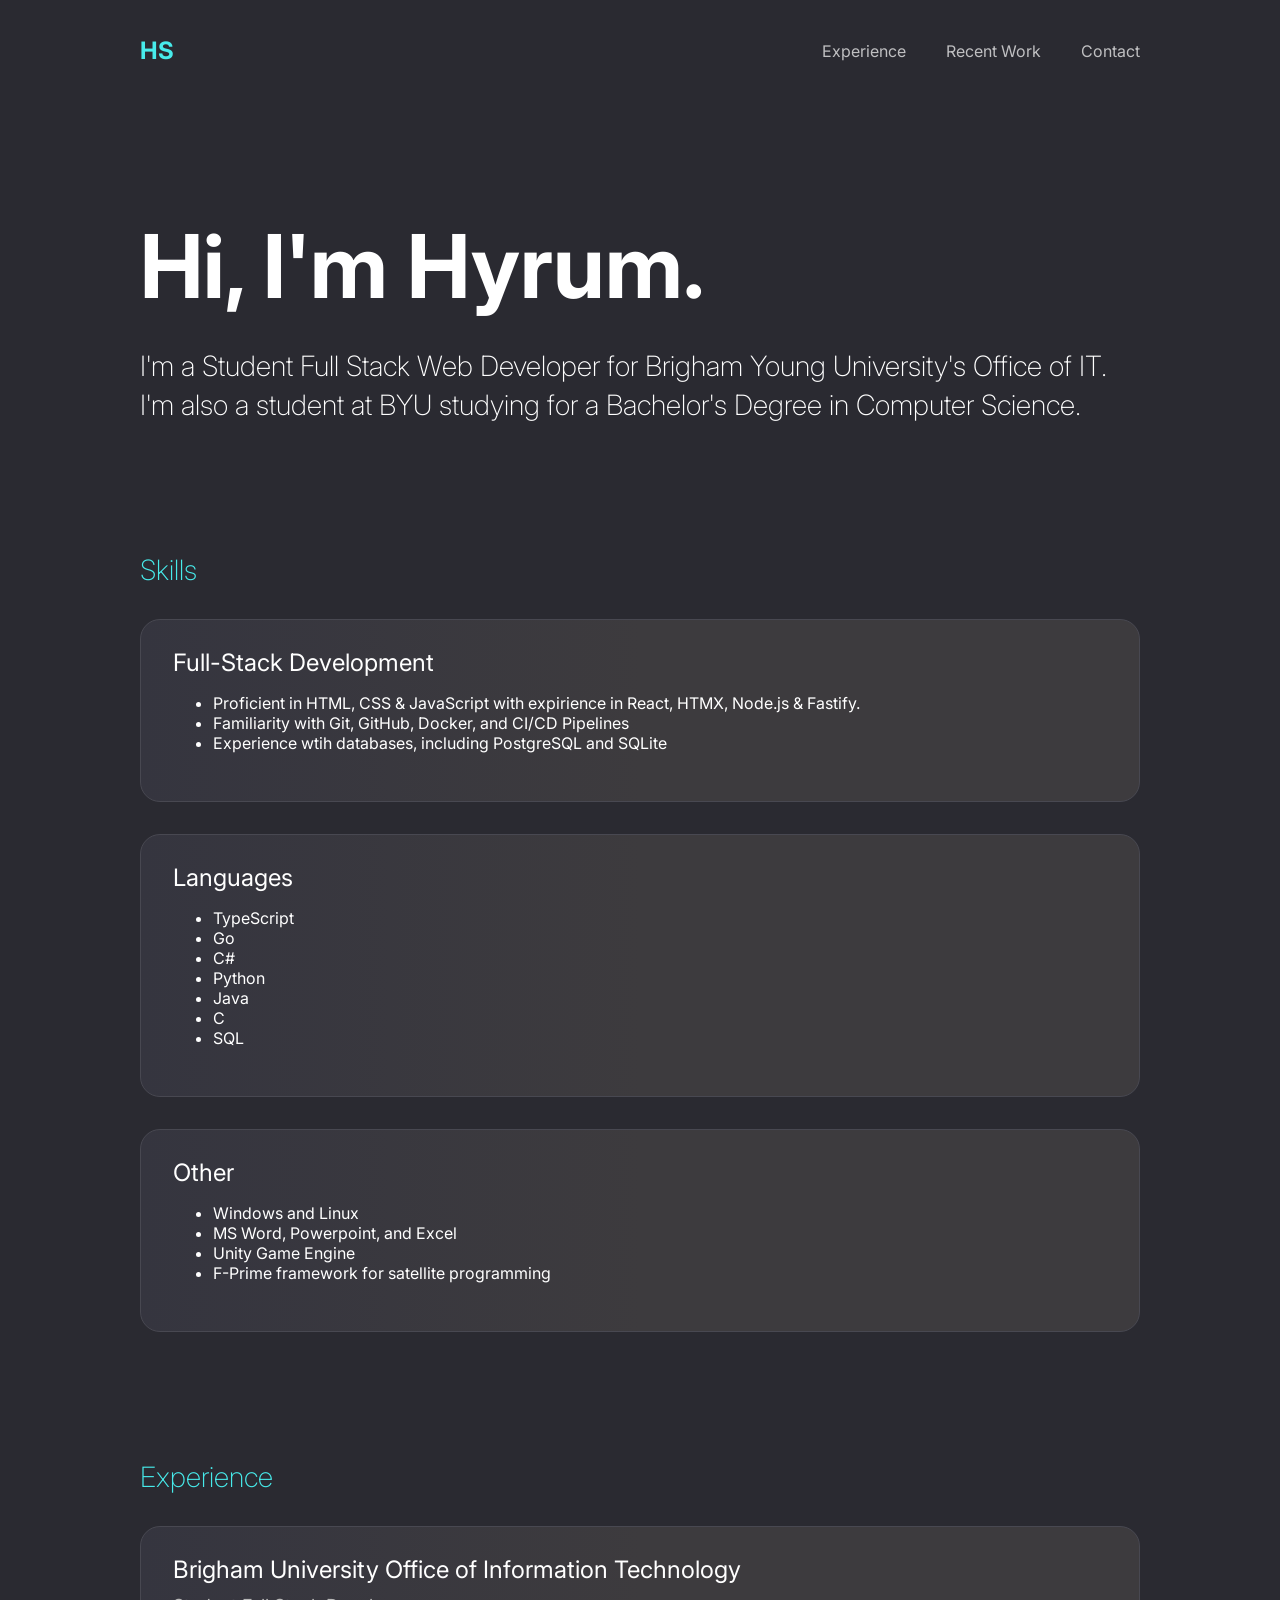
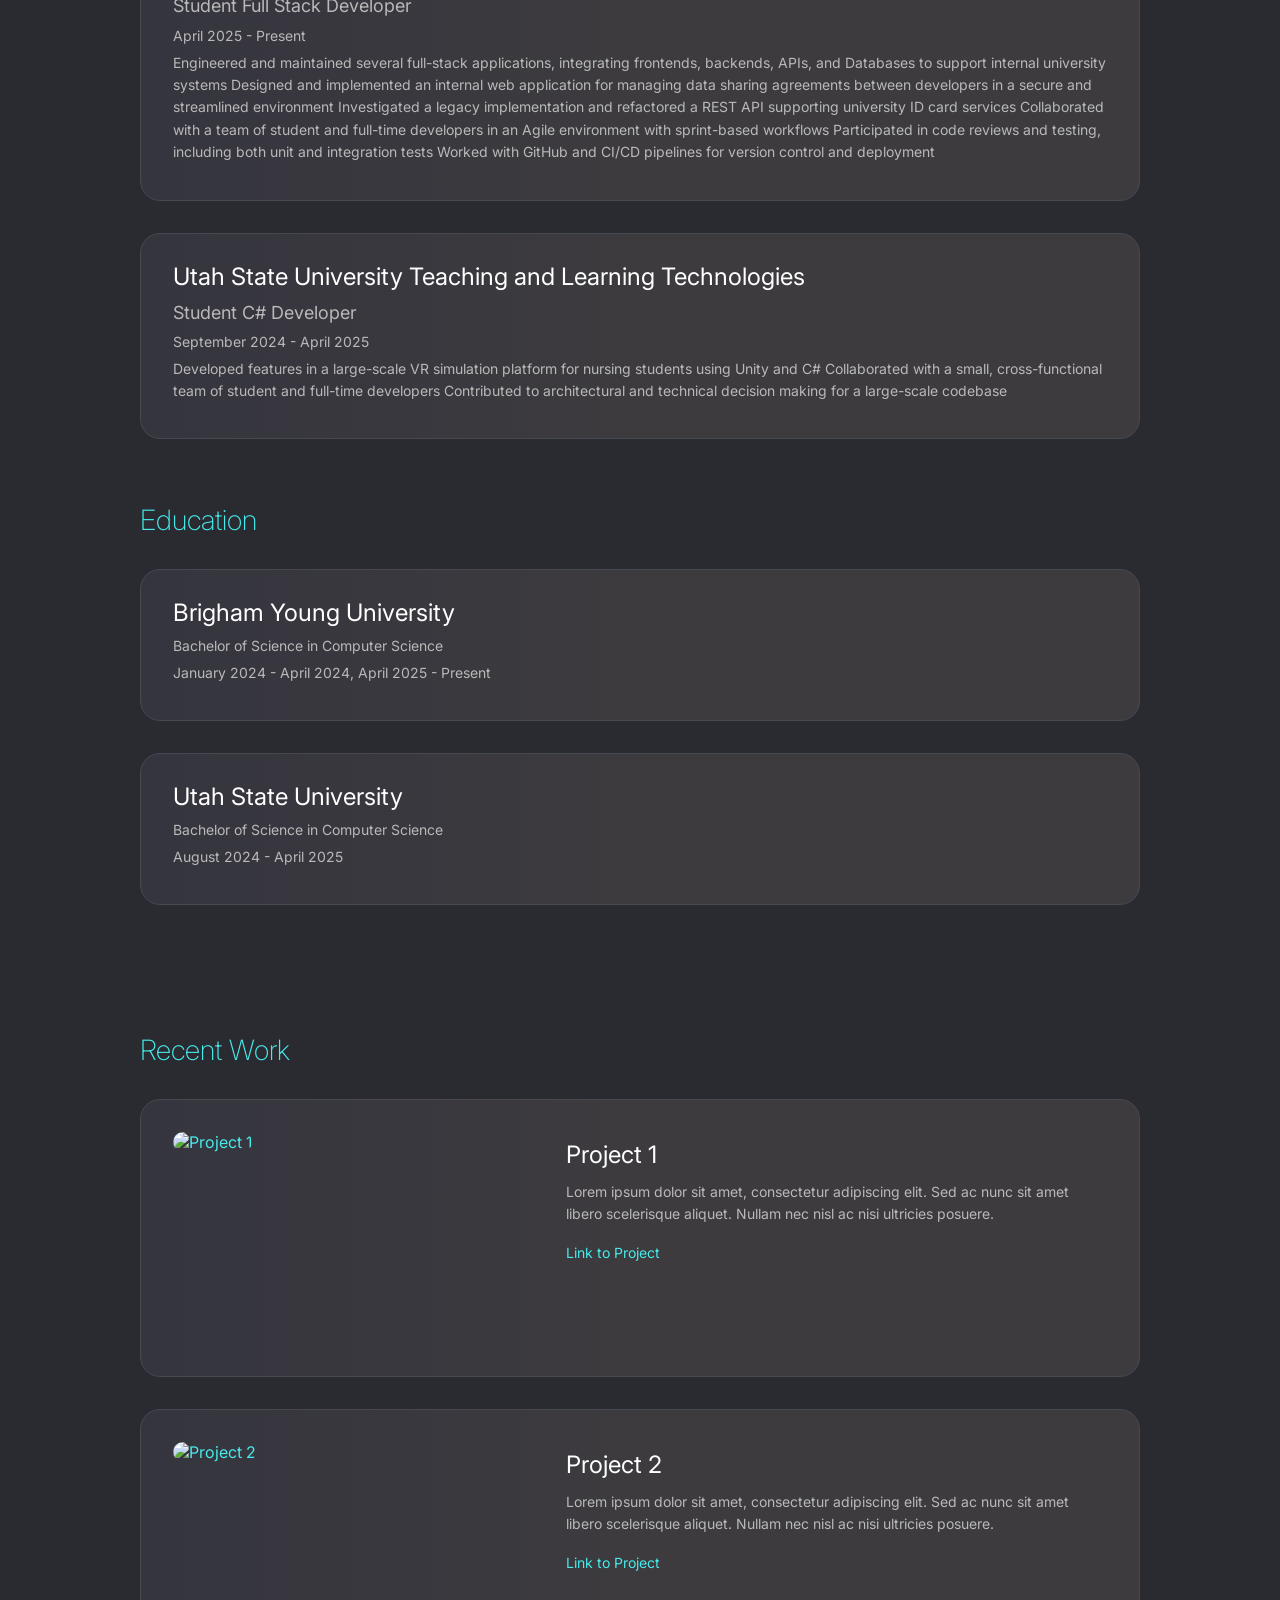
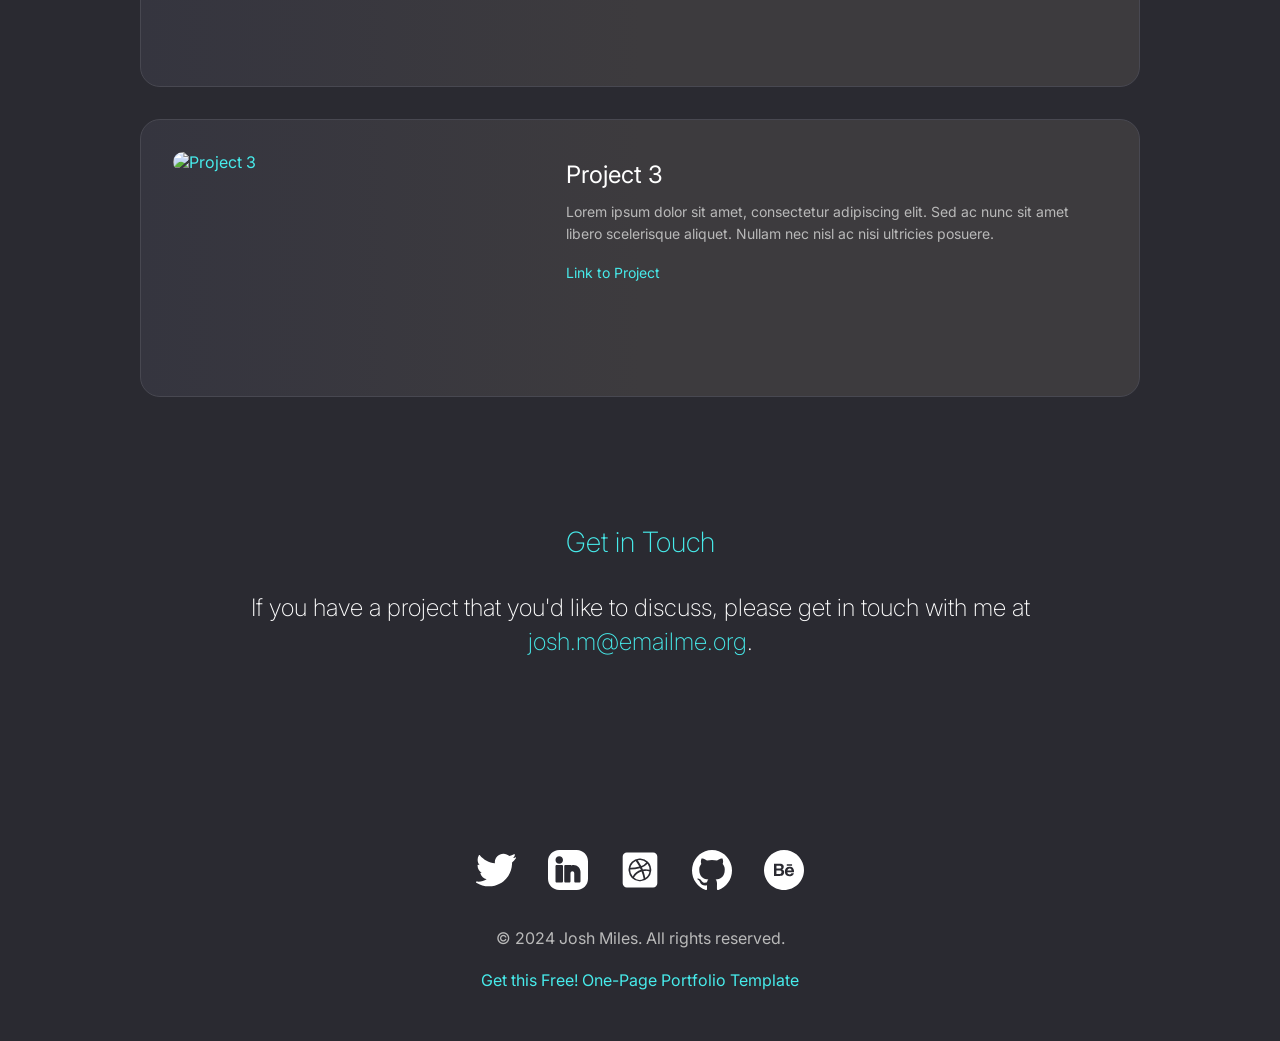
==== commit bb1ad173: "skills and work experience" ====
--- a/index.html
+++ b/index.html
@@ -4,7 +4,7 @@
 <head>
   <meta charset="UTF-8">
   <meta name="viewport" content="width=device-width, initial-scale=1.0">
-  <title>UI/UX Resume and Portfolio</title>
+  <title>Resume and Portfolio</title>
   <link rel="stylesheet" href="main.css">
   </link>
 </head>
@@ -31,7 +31,7 @@
           Hi, I'm Hyrum.
         </h1>
         <p>
-          Student Full Stack Web Developer for Brigham Young University's Office of IT.
+          I'm a Student Full Stack Web Developer for Brigham Young University's Office of IT.
           I'm also a student at BYU studying for a Bachelor's Degree in Computer Science.
         </p>
       </div>
@@ -51,72 +51,76 @@
 
         <div class="skill card">
           <h3>
-            Tools
+            Languages
           </h3>
           <ul>
-            &bull; Familiar with Git Workflow, Docker and CI/CD
-            <br>
-            &bull; Experience with MongoDB, MySQL, PostgreSQL databse setup and management
-            <br>
-            &bull; Building RESTful APIs and GraphQL based query systems
+            <li>TypeScript</li>
+            <li>Go</li>
+            <li>C#</li>
+            <li>Python</li>
+            <li>Java</li>
+            <li>C</li>
+            <li>SQL</li>
           </ul>
         </div>
 
         <div class="skill card">
           <h3>
-            Tools
+            Other
           </h3>
-          <p>
-            &bull; Familiar with Figma &amp; the Adobe Creative Suite
-            <br>
-            &bull; Integration of CRM &amp; Analytics Plarforms like HubSpot, Klaviyo , Mailchimp , Google
-            Analytics &amp; Hotjar.
-            <br>
-            &bull; Project Management through Trello , Asana , Slack ,
-            Jira &amp; Confluence.
-          </p>
+          <ul>
+            <li>Windows and Linux</li>
+            <li>MS Word, Powerpoint, and Excel</li>
+            <li>Unity Game Engine</li>
+            <li>F-Prime framework for satellite programming</li>
+          </ul>
         </div>
       </section>
 
       <section id="experience">
         <h2>Experience</h2>
         <div class="job card">
-          <h3 id="job">WiredFlow Agency</h3>
-          <p class="role">Lead UI/UX Designer</p>
-          <p class="timeline">2019 - Present</p>
+          <h3 id="job">Brigham University Office of Information Technology</h3>
+          <p class="role">Student Full Stack Developer</p>
+          <p class="timeline">April 2025 - Present</p>
           <p class="responsibilities">
-            At WiredFlow, I lead the design process for all projects. I work closely with the development
-            team
-            to
-            ensure that the vision is carried through to the final product. I also work with clients to
-            ensure
-            that their needs are met and that they are happy with the final product.
+            Engineered and maintained several full-stack applications, integrating frontends, backends, APIs, and
+            Databases to support internal university systems
+            Designed and implemented an internal web application for managing data sharing agreements between developers
+            in a secure and streamlined environment
+            Investigated a legacy implementation and refactored a REST API supporting university ID card services
+            Collaborated with a team of student and full-time developers in an Agile environment with sprint-based
+            workflows
+            Participated in code reviews and testing, including both unit and integration tests
+            Worked with GitHub and CI/CD pipelines for version control and deployment
           </p>
         </div>
         <div class="job card">
-          <h3>Design Co.</h3>
-          <p class="role">UI/UX Designer</p>
+          <h3>Utah State University Teaching and Learning Technologies</h3>
+          <p class="role">Student C# Developer</p>
           <p class="timeline">
-            2017 - 2019
+            September 2024 - April 2025
           </p>
           <p class="responsibilities">
-            At Design Co., I worked on a variety of projects, from small websites to large web applications.
-            I
-            was
-            responsible for the design of the user interface and user experience, as well as working with
-            the
-            development team to ensure that the design was implemented correctly.
+            Developed features in a large-scale VR simulation platform for nursing students using Unity and C#
+            Collaborated with a small, cross-functional team of student and full-time developers
+            Contributed to architectural and technical decision making for a large-scale codebase
           </p>
         </div>
         <div class="education">
           <h2>Education</h2>
 
           <div class="school card">
-            <h3>University of Boston</h3>
+            <h3>Brigham Young University</h3>
             <p class="degree">Bachelor of Science in Computer Science</p>
-            <p class="timeline">2013 - 2017</p>
+              <p class="timeline">January 2024 - April 2024, April 2025 - Present</p>
           </div>
 
+          <div class="school card">
+            <h3>Utah State University</h3>
+            <p class="degree">Bachelor of Science in Computer Science</p>
+              <p class="timeline">August 2024 - April 2025</p>
+          </div>
 
         </div>
       </section>
--- a/main.css
+++ b/main.css
@@ -149,6 +149,10 @@
 
 #skills p {
   line-height: 1.8;
+}
+
+#skils ul {
+  color: var(--text-color-muted);
 }
 
 /* EXPERIENCE */
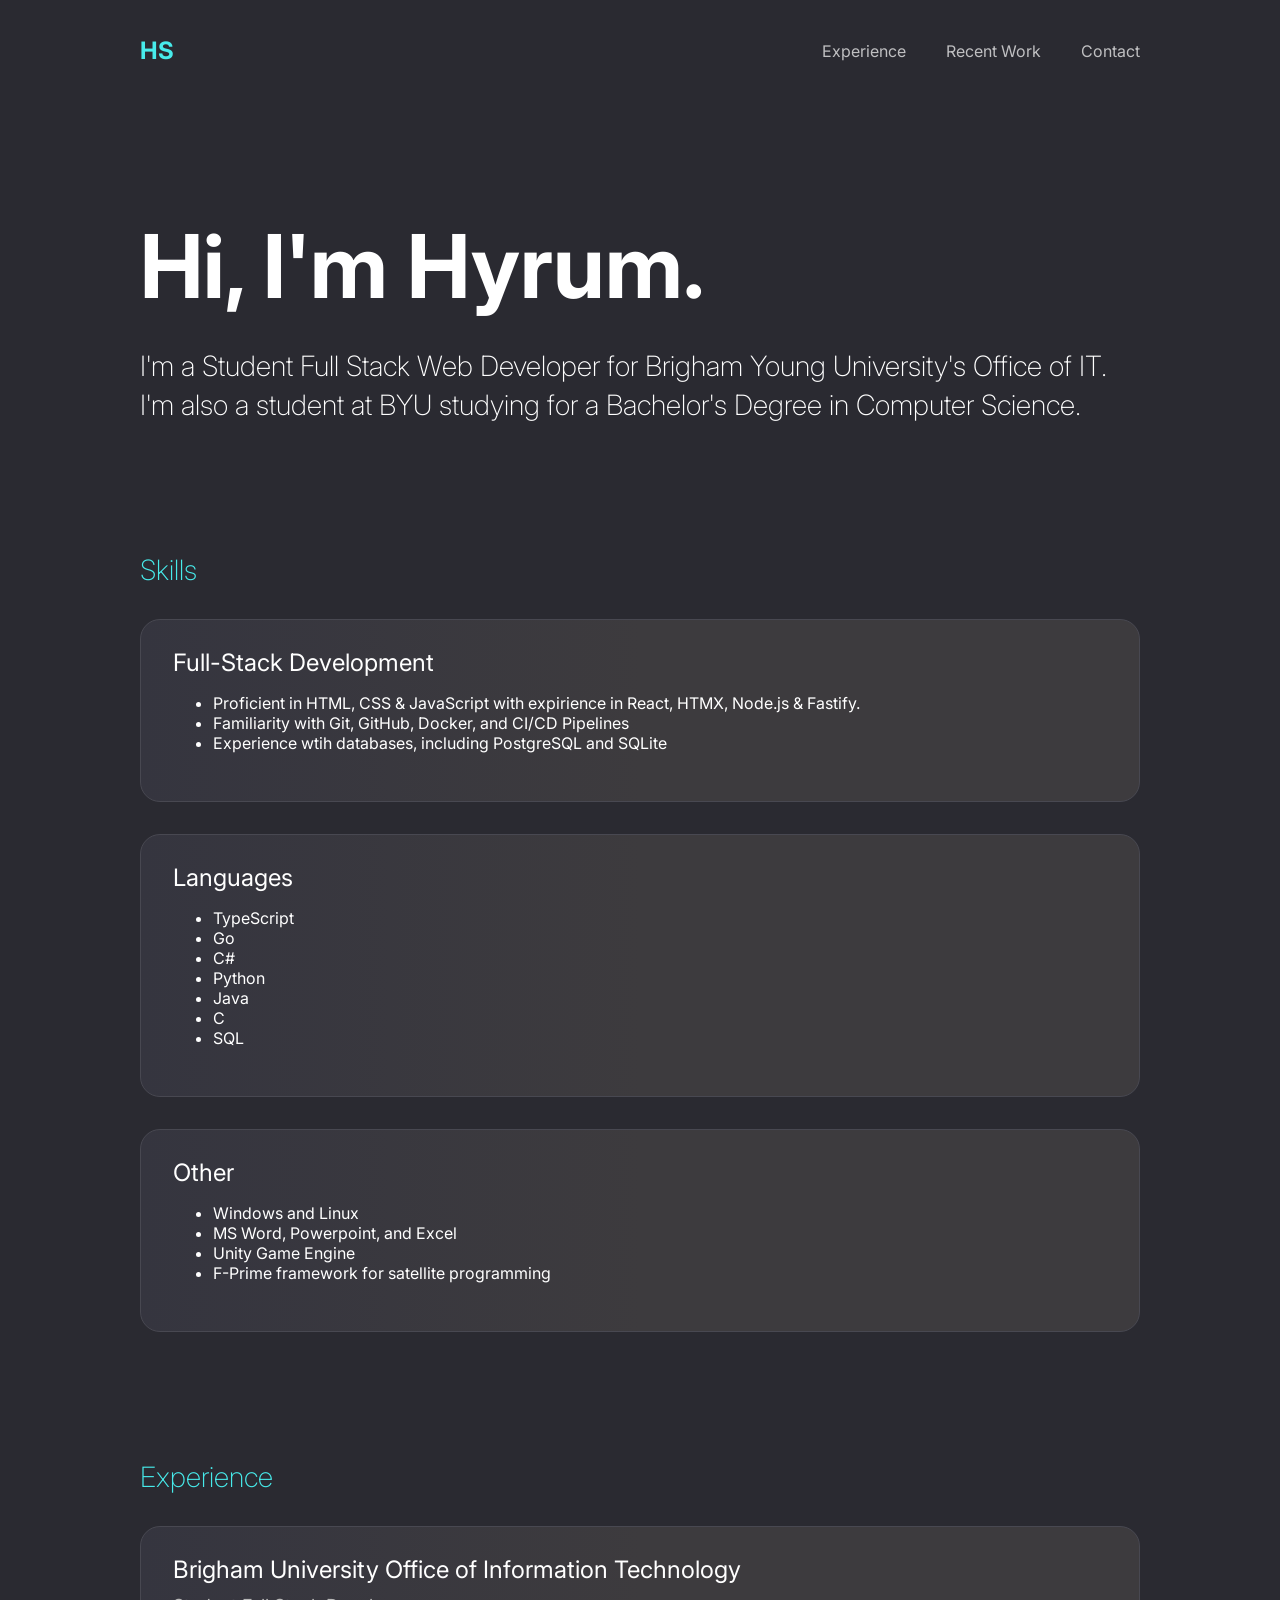
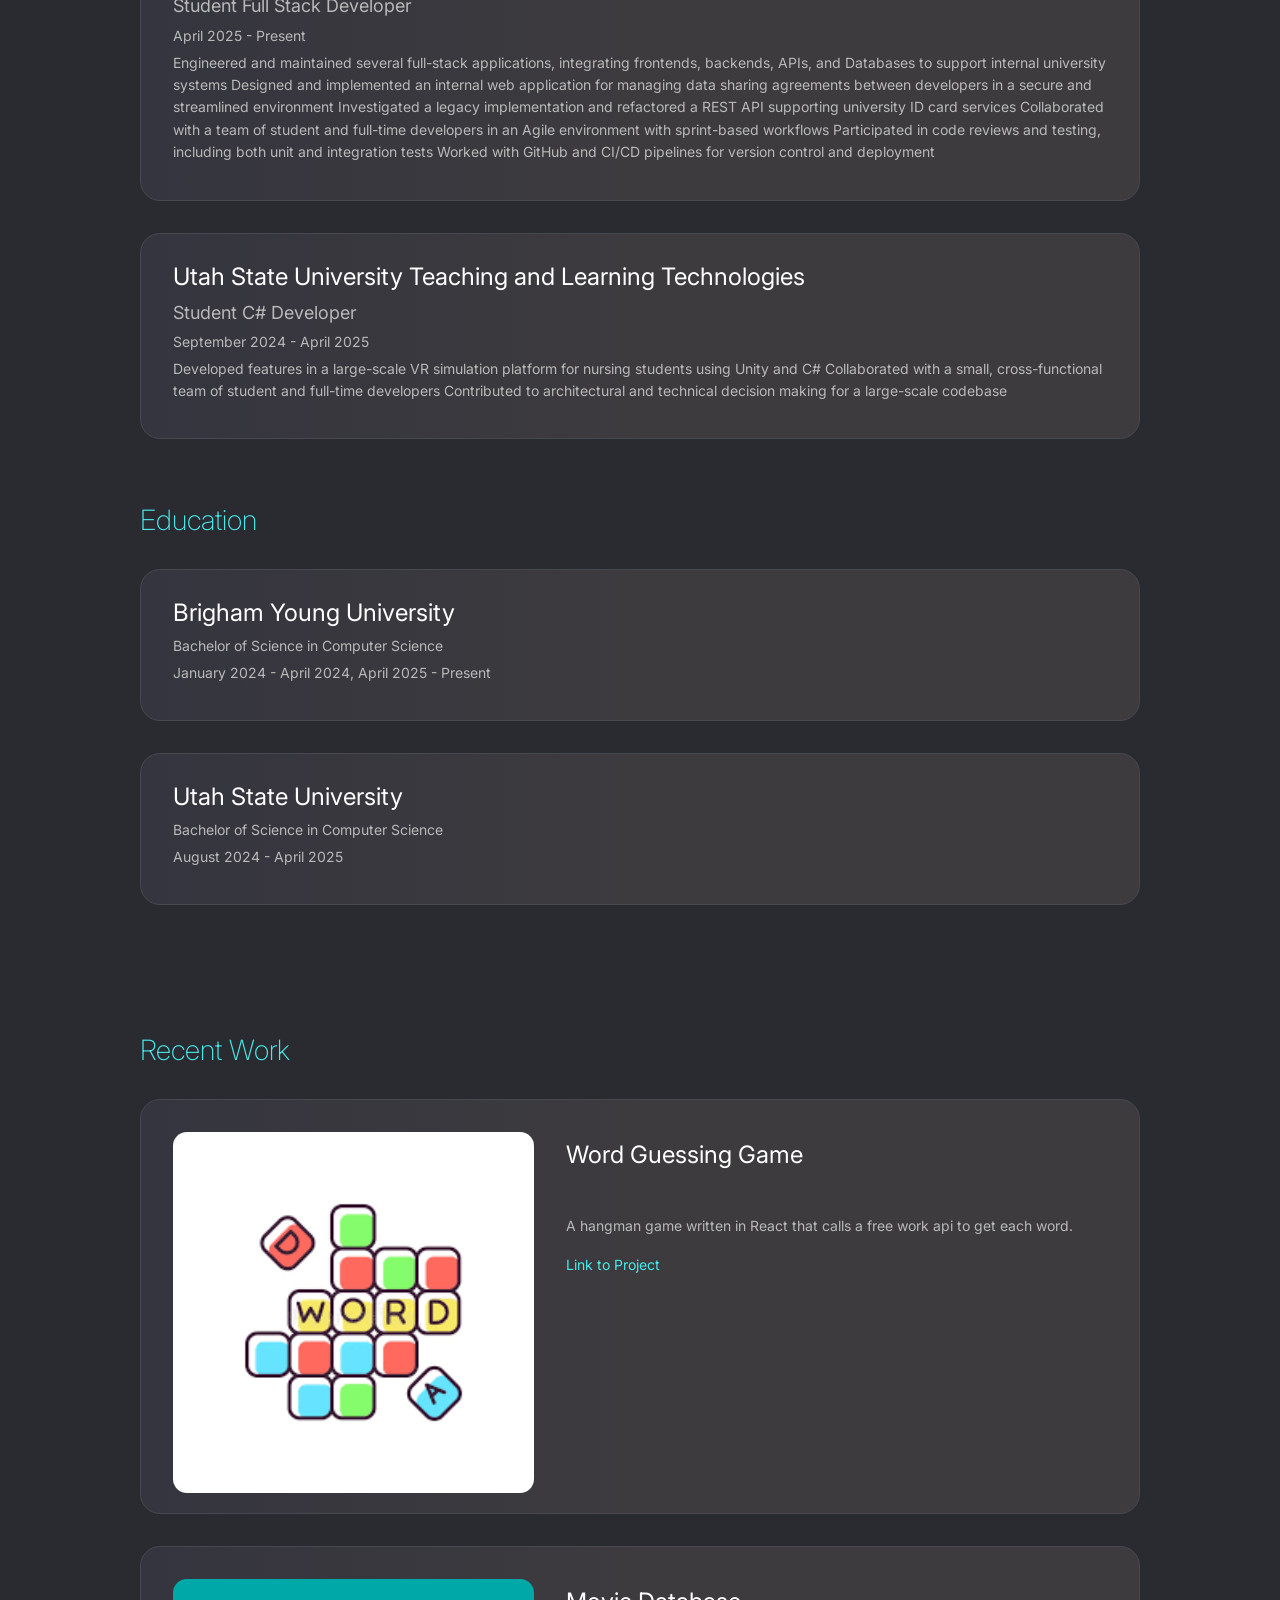
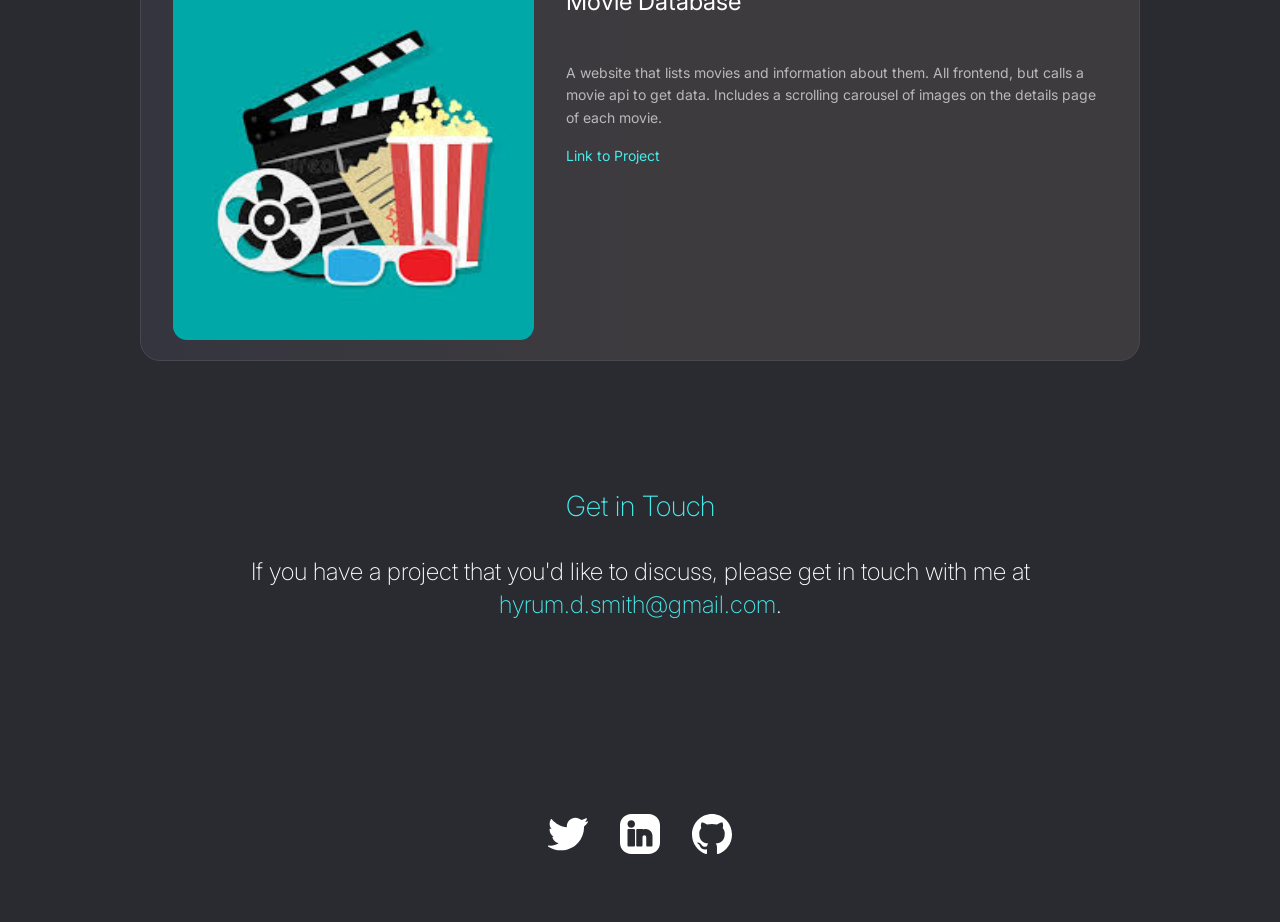
==== commit f4e0db82: "projects and contact" ====
--- a/index.html
+++ b/index.html
@@ -127,39 +127,25 @@
       <section id="portfolio">
         <h2>Recent Work</h2>
         <div class="project card">
-          <div class="thumbnail"><a href="/link-to-project" target="_blank"><img
-                src="https://plus.unsplash.com/premium_photo-1685086785054-d047cdc0e525?q=80&w=2664&auto=format&fit=crop&ixlib=rb-4.0.3&ixid=M3wxMjA3fDB8MHxwaG90by1wYWdlfHx8fGVufDB8fHx8fA%3D%3D"
+          <div class="thumbnail"><a href="https://github.com/YungSamuri/WordGuessingGame" target="_blank"><img
+                src="img/word-game.png"
                 alt="Project 1"></a></div>
-          <h3>Project 1</h3>
+          <h3>Word Guessing Game</h3>
           <p>
-            Lorem ipsum dolor sit amet, consectetur adipiscing elit. Sed ac nunc sit amet libero scelerisque
-            aliquet. Nullam nec nisl ac nisi ultricies posuere.<br>
-            <a href="/link-to-project" target="_blank">Link to Project</a>
+            A hangman game written in React that calls a free work api to get each word.
+            <br>
+            <a href="https://github.com/YungSamuri/WordGuessingGame" target="_blank">Link to Project</a>
           </p>
         </div>
         <div class="project card">
-          <div class="thumbnail"><a href="/link-to-project" target="_blank"><img
-                src="https://plus.unsplash.com/premium_photo-1685086785077-ff65bf749544?q=80&w=2664&auto=format&fit=crop&ixlib=rb-4.0.3&ixid=M3wxMjA3fDB8MHxwaG90by1wYWdlfHx8fGVufDB8fHx8fA%3D%3D"
+          <div class="thumbnail"><a href="https://github.com/YungSamuri/MovieDatabase" target="_blank"><img
+                src="img/movie.jpeg"
                 alt="Project 2"></a></div>
-          <h3>Project 2</h3>
+          <h3>Movie Database</h3>
           <p>
-            Lorem ipsum dolor sit amet, consectetur adipiscing elit. Sed ac nunc sit amet libero scelerisque
-            aliquet. Nullam nec nisl ac nisi ultricies posuere.
+            A website that lists movies and information about them. All frontend, but calls a movie api to get data. Includes a scrolling carousel of images on the details page of each movie.
             <br>
-            <a href="/link-to-project" target="_blank">Link to Project</a>
-          </p>
-        </div>
-        <div class="project card">
-          <div class="thumbnail">
-            <a href="/link-to-project" target="_blank"><img
-                src="https://plus.unsplash.com/premium_photo-1685086785333-976367da9210?q=80&w=2664&auto=format&fit=crop&ixlib=rb-4.0.3&ixid=M3wxMjA3fDB8MHxwaG90by1wYWdlfHx8fGVufDB8fHx8fA%3D%3D"
-                alt="Project 3"></a>
-          </div>
-          <h3>Project 3</h3>
-          <p>
-            Lorem ipsum dolor sit amet, consectetur adipiscing elit. Sed ac nunc sit amet libero scelerisque
-            aliquet. Nullam nec nisl ac nisi ultricies posuere.<br>
-            <a href="/link-to-project" target="_blank">Link to Project</a>
+            <a href="https://github.com/YungSamuri/MovieDatabase" target="_blank">Link to Project</a>
           </p>
         </div>
       </section>
@@ -167,7 +153,7 @@
         <h2>Get in Touch</h2>
         <p>
           If you have a project that you'd like to discuss, please get in touch with me at <a
-            href="mailto:josh.m@emailme.org">josh.m@emailme.org</a>.
+            href="mailto:hyrum.d.smith@gmail.com">hyrum.d.smith@gmail.com</a>.
         </p>
       </section>
 
@@ -197,7 +183,7 @@
           </svg>
         </a>
         <!-- LINKEDIN -->
-        <a href="https://linkedin.com/in/username" target="_blank">
+        <a href="https://linkedin.com/in/hyrum-smith-916868347/" target="_blank">
           <svg fill="#FFFFFF" height="40px" width="40px" version="1.1" id="Icons" xmlns="http://www.w3.org/2000/svg"
             xmlns:xlink="http://www.w3.org/1999/xlink" viewBox="0 0 32 32" xml:space="preserve">
             <path d="M23,0H9C4,0,0,4,0,9v14c0,5,4,9,9,9h14c5,0,9-4,9-9V9C32,4,28,0,23,0z M12,25c0,0.6-0.4,1-1,1H7c-0.6,0-1-0.4-1-1V13
@@ -205,23 +191,8 @@
                    c-0.6,0-1-0.4-1-1v-3.5v-1v-2c0-0.8-0.7-1.5-1.5-1.5S18,17.7,18,18.5v2v1V25c0,0.6-0.4,1-1,1h-3c-0.6,0-1-0.4-1-1V13
                    c0-0.6,0.4-1,1-1h4c0.3,0,0.5,0.1,0.7,0.3c0.6-0.2,1.2-0.3,1.8-0.3c3,0,5.5,2.5,5.5,5.5V25z" />
           </svg></a>
-        <!-- DRIBBBLE -->
-        <a href="https://dribbble.com/username" target="_blank">
-          <svg fill="#FFFFFF" width="40px" height="40px" viewBox="0 0 32 32" xmlns="http://www.w3.org/2000/svg">
-
-            <title />
-
-            <g id="Dribble">
-
-              <path
-                d="M26.39,30H5.6a3.32,3.32,0,0,1-2.45-1,3.38,3.38,0,0,1-1-2.48V5.5A3.37,3.37,0,0,1,3.15,3,3.32,3.32,0,0,1,5.6,2H26.39a3.32,3.32,0,0,1,2.46,1,3.37,3.37,0,0,1,1,2.47v21a3.38,3.38,0,0,1-1,2.48A3.32,3.32,0,0,1,26.39,30ZM25,15.37a9.15,9.15,0,0,0-8.57-8.66H15.36a9.16,9.16,0,0,0-8.53,8.62v1.11q1,7.65,8.53,8.6h1.09A9.14,9.14,0,0,0,25,16.44ZM10.15,21.1a7.49,7.49,0,0,1-2-5.3v-.14a26.77,26.77,0,0,0,7.77-1.1H16a5.59,5.59,0,0,0,.75,1.3A12,12,0,0,0,10.15,21.1Zm5.31-7.83a25.58,25.58,0,0,1-7.12,1,7.67,7.67,0,0,1,4.22-5.44A46.7,46.7,0,0,1,15.46,13.27Zm3.47,9.79a7.39,7.39,0,0,1-3.47,1,5.91,5.91,0,0,1-4.3-2,10.84,10.84,0,0,1,6.07-4.84A28.62,28.62,0,0,1,18.93,23.06ZM17,12.84q-.93-1.69-2.87-4.58A8,8,0,0,1,16.18,8,6.77,6.77,0,0,1,21,10,8.85,8.85,0,0,1,17,12.84Zm6.67,3a18.35,18.35,0,0,0-3.57-.37,11.68,11.68,0,0,0-1.81.13c-.06-.17-.18-.44-.35-.79a5.75,5.75,0,0,1-.34-.77,10.24,10.24,0,0,0,4.3-3.06A7.64,7.64,0,0,1,23.66,15.8Zm-3.41,6.57a44.64,44.64,0,0,0-1.49-5.57,12.69,12.69,0,0,1,1.81-.14,9.42,9.42,0,0,1,3,.48A7.65,7.65,0,0,1,20.25,22.37Z" />
-
-            </g>
-
-          </svg>
-        </a>
         <!-- GITHUB -->
-        <a href="https://github.com/username" target="_blank">
+        <a href="https://github.com/YungSamuri" target="_blank">
           <svg width="40px" height="40px" viewBox="0 0 20 20" version="1.1" xmlns="http://www.w3.org/2000/svg"
             xmlns:xlink="http://www.w3.org/1999/xlink" fill="#FFFFFF">
             <g id="Page-1" stroke="none" stroke-width="1" fill-rule="evenodd">
@@ -236,35 +207,7 @@
               </g>
             </g>
           </svg></a>
-        <!-- BEHANCE -->
-        <a href="behance" target="_blank">
-          <svg fill="#FFFFFF" height="40px" width="40px" version="1.1" id="Layer_1" xmlns="http://www.w3.org/2000/svg"
-            xmlns:xlink="http://www.w3.org/1999/xlink" viewBox="0 0 512 512" xml:space="preserve">
-            <g>
-              <path d="M344.1,244.5c-4.9-4.2-11-6.3-18.2-6.3c-7.8,0-13.9,2.2-18.3,6.7c-4.3,4.5-7,10.5-8.2,18.1h52.7
-    C351.7,254.9,348.9,248.8,344.1,244.5z" />
-              <path d="M214.3,266.1c-3.8-1.7-9-2.6-15.8-2.7h-39v42.2H198c6.9,0,12.2-0.9,16-2.8c7-3.5,10.4-10,10.4-19.7
-    C224.4,274.9,221,269.2,214.3,266.1z" />
-              <path d="M256,0C114.6,0,0,114.6,0,256s114.6,256,256,256s256-114.6,256-256S397.4,0,256,0z M291.6,182.3h67.8V202h-67.8
-    L291.6,182.3L291.6,182.3z M250.7,310.6c-3,4.9-6.7,9.1-11.2,12.4c-5,3.9-11,6.5-17.9,8c-6.9,1.4-14.3,2.1-22.4,2.1H128V174.9h76.5
-    c19.3,0.3,33,5.9,41,16.9c4.8,6.7,7.2,14.8,7.2,24.2c0,9.6-2.4,17.4-7.3,23.3c-2.7,3.3-6.8,6.3-12.1,9c8.1,3,14.2,7.6,18.3,14
-    s6.2,14.1,6.2,23.2C257.8,294.7,255.4,303.1,250.7,310.6z M384,283.2h-85.2c0.5,11.7,4.5,20,12.2,24.7c4.7,2.9,10.3,4.4,16.9,4.4
-    c6.9,0,12.6-1.8,17-5.4c2.4-1.9,4.5-4.6,6.3-8.1h31.2c-0.8,6.9-4.6,14-11.3,21.2c-10.5,11.4-25.1,17.1-44,17.1
-    c-15.6,0-29.3-4.8-41.2-14.4c-11.9-9.6-17.9-25.2-17.9-46.8c0-20.3,5.4-35.8,16.1-46.6c10.8-10.8,24.7-16.2,41.8-16.2
-    c10.2,0,19.4,1.8,27.5,5.5c8.2,3.6,14.9,9.4,20.2,17.3c4.8,6.9,7.9,15,9.3,24.2C383.8,265.4,384.1,273.1,384,283.2z" />
-              <path d="M214.8,233.3c4.3-2.6,6.4-7.3,6.4-13.9c0-7.4-2.8-12.2-8.5-14.6c-4.9-1.6-11.1-2.5-18.7-2.5h-34.4v34.9H198
-    C204.9,237.3,210.4,236,214.8,233.3z" />
-            </g>
-          </svg>
-        </a>
       </div>
-      <p>
-        &copy; 2024 Josh Miles. All rights reserved.
-      </p>
-      <p>
-        <a href="https://github.com/ayushsaranGithuB/one-page-portfolios/tree/main">Get this Free! One-Page
-          Portfolio Template</a>
-      </p>
     </footer>
   </div>
   <script>
--- a/main.css
+++ b/main.css
@@ -151,7 +151,7 @@
   line-height: 1.8;
 }
 
-#skils ul {
+#skils ul li {
   color: var(--text-color-muted);
 }
 
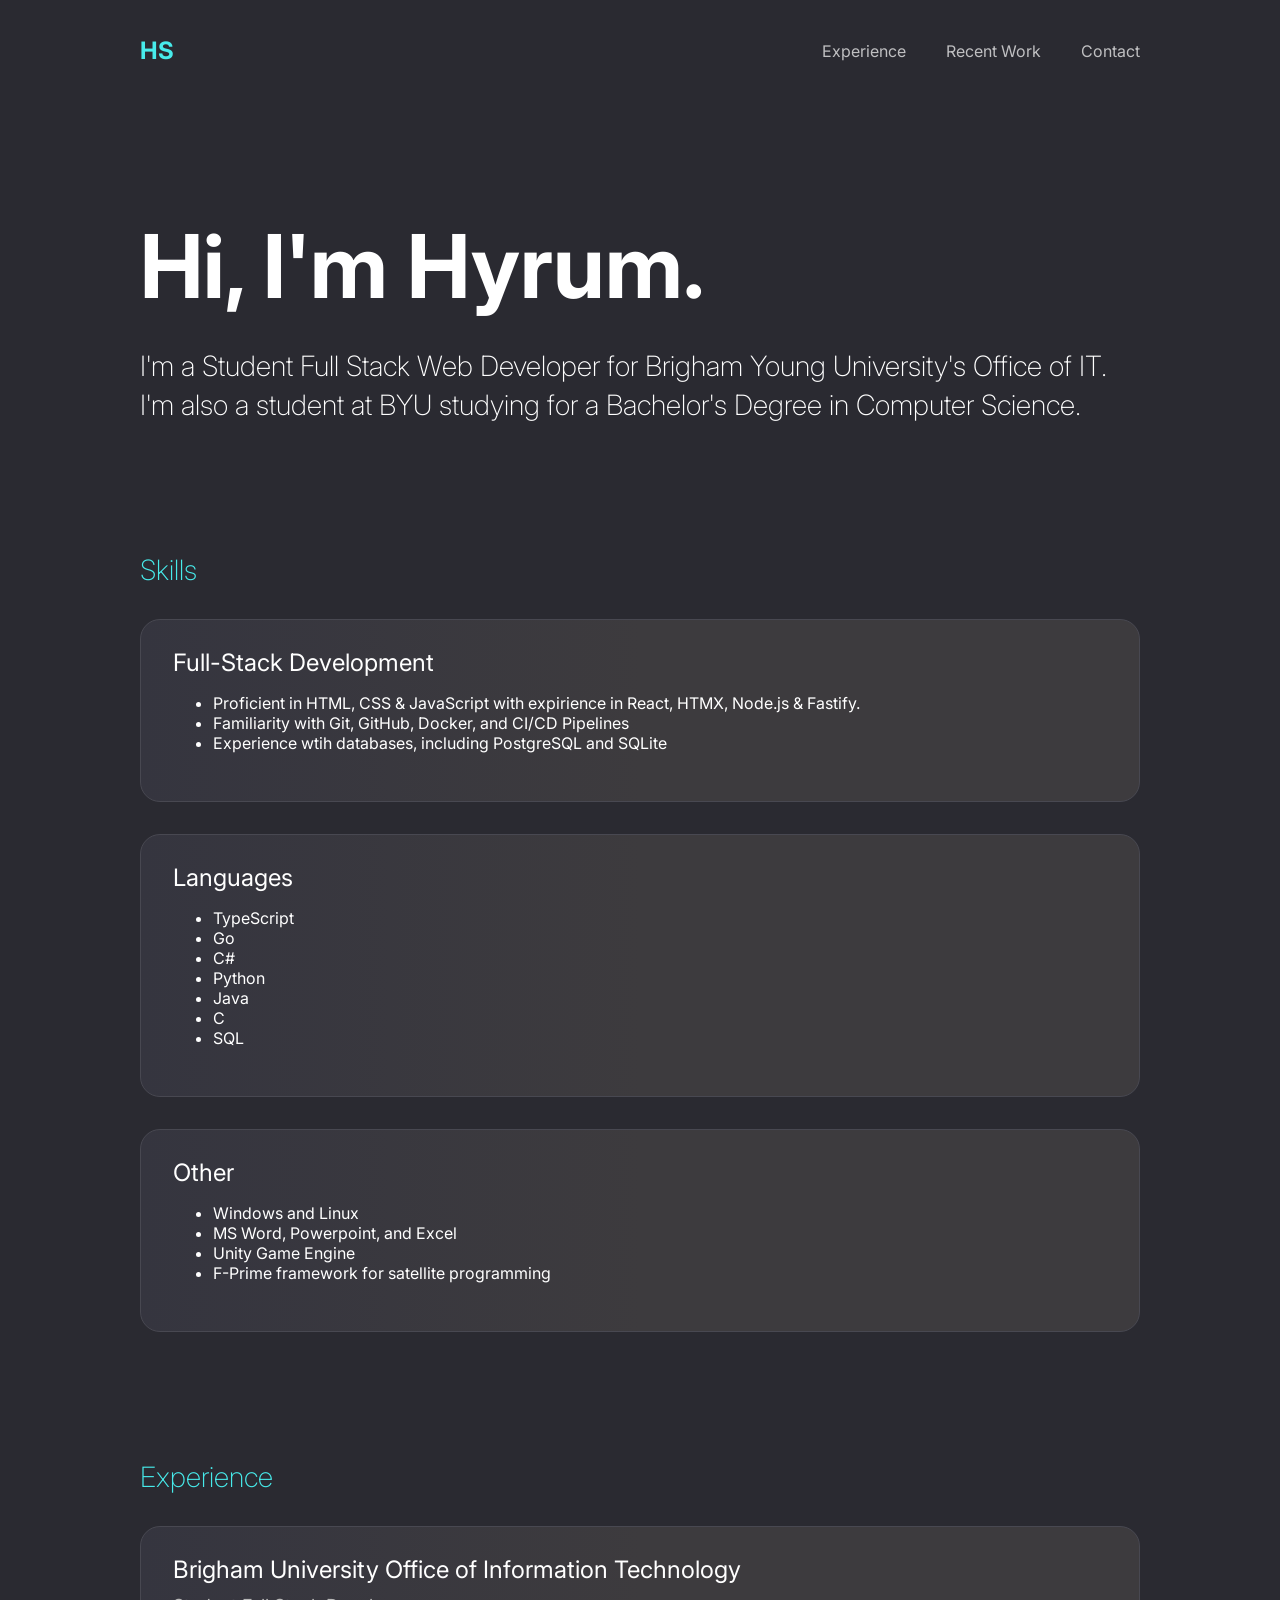
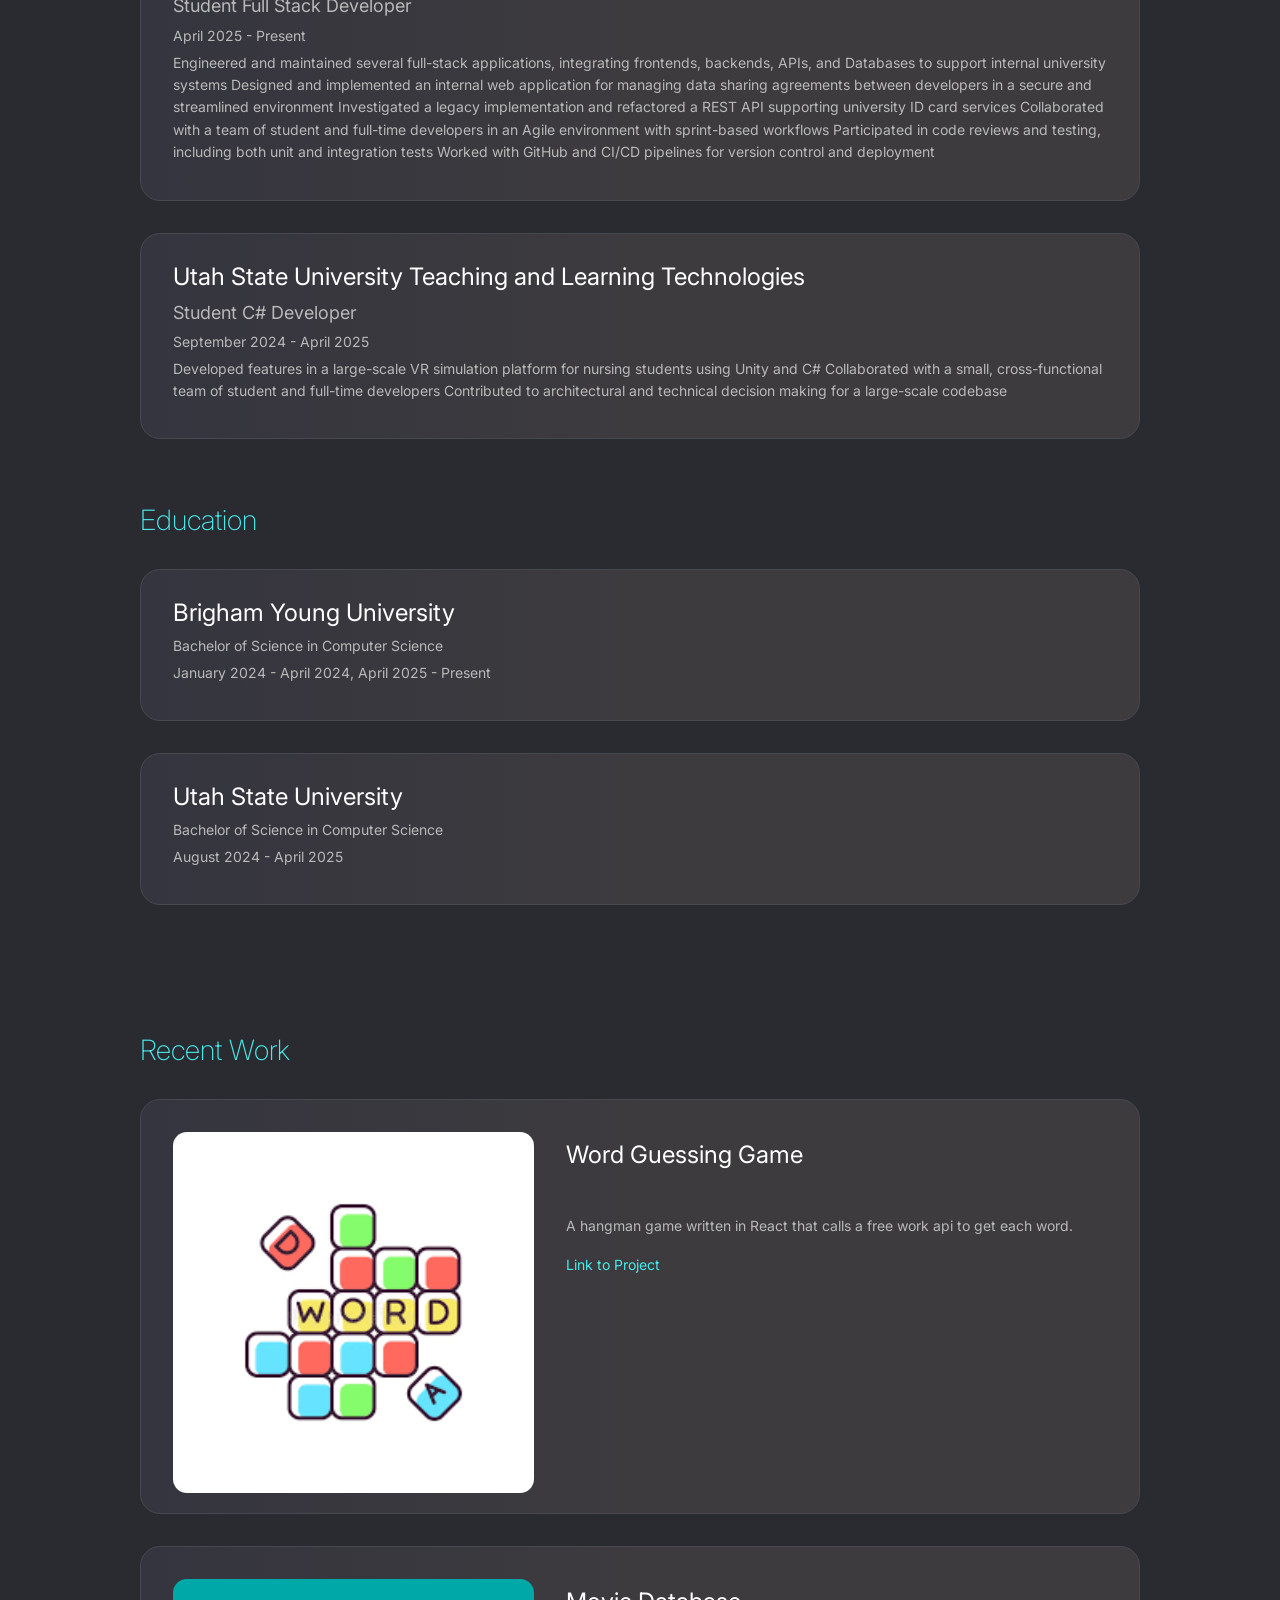
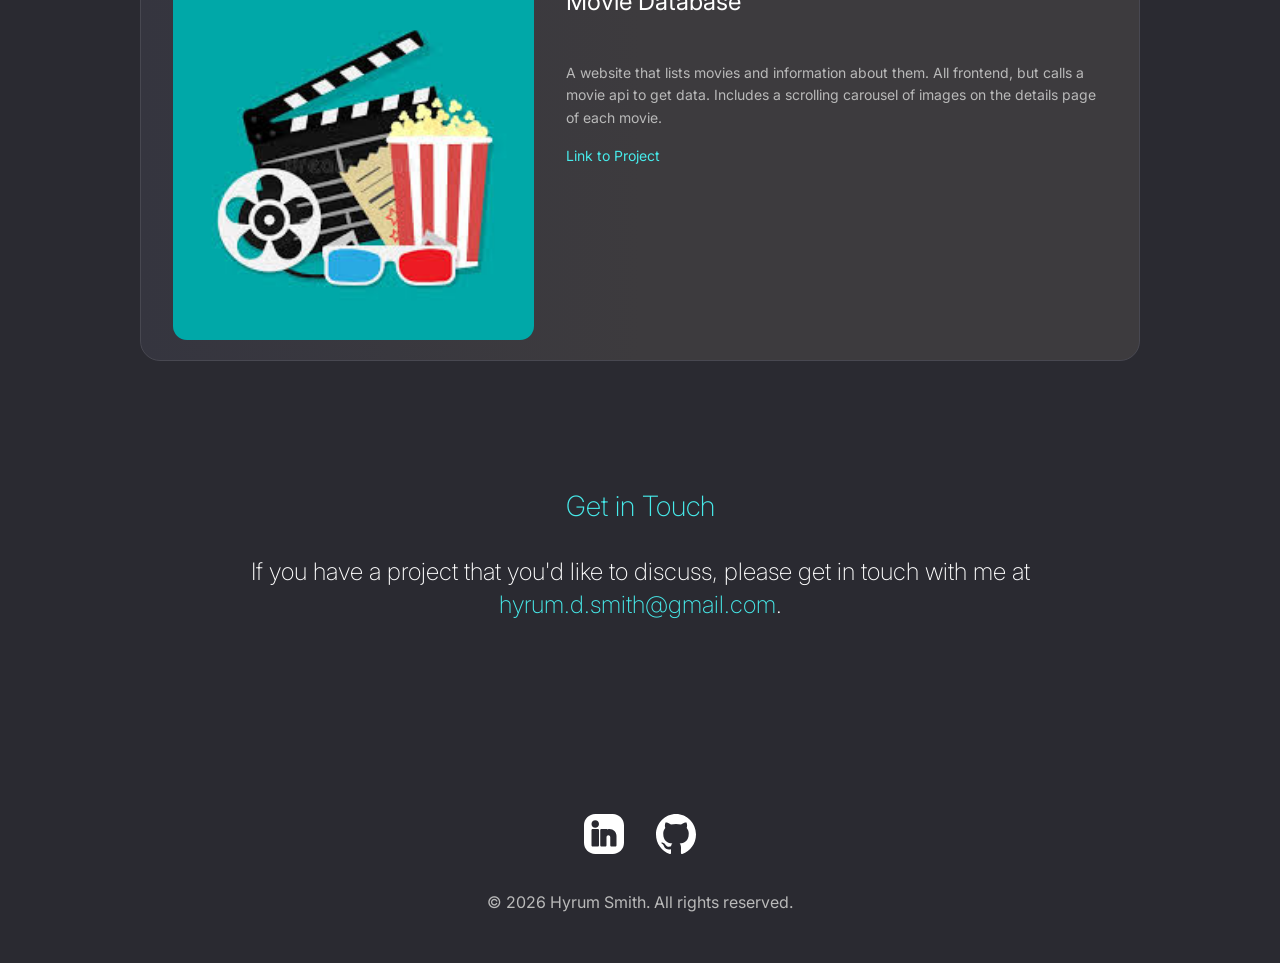
==== commit a1ac5141: "removed twitter" ====
--- a/index.html
+++ b/index.html
@@ -162,26 +162,6 @@
 
     <footer>
       <div class="social">
-        <!-- TWITTER -->
-        <a href="https://twitter.com/username" target="_blank">
-          <svg fill="#FFFFFF" height="40px" width="40px" version="1.1" id="Layer_1" xmlns="http://www.w3.org/2000/svg"
-            xmlns:xlink="http://www.w3.org/1999/xlink" viewBox="0 0 310 310" xml:space="preserve">
-            <g id="XMLID_826_">
-              <path id="XMLID_827_" d="M302.973,57.388c-4.87,2.16-9.877,3.983-14.993,5.463c6.057-6.85,10.675-14.91,13.494-23.73
-    c0.632-1.977-0.023-4.141-1.648-5.434c-1.623-1.294-3.878-1.449-5.665-0.39c-10.865,6.444-22.587,11.075-34.878,13.783
-    c-12.381-12.098-29.197-18.983-46.581-18.983c-36.695,0-66.549,29.853-66.549,66.547c0,2.89,0.183,5.764,0.545,8.598
-    C101.163,99.244,58.83,76.863,29.76,41.204c-1.036-1.271-2.632-1.956-4.266-1.825c-1.635,0.128-3.104,1.05-3.93,2.467
-    c-5.896,10.117-9.013,21.688-9.013,33.461c0,16.035,5.725,31.249,15.838,43.137c-3.075-1.065-6.059-2.396-8.907-3.977
-    c-1.529-0.851-3.395-0.838-4.914,0.033c-1.52,0.871-2.473,2.473-2.513,4.224c-0.007,0.295-0.007,0.59-0.007,0.889
-    c0,23.935,12.882,45.484,32.577,57.229c-1.692-0.169-3.383-0.414-5.063-0.735c-1.732-0.331-3.513,0.276-4.681,1.597
-    c-1.17,1.32-1.557,3.16-1.018,4.84c7.29,22.76,26.059,39.501,48.749,44.605c-18.819,11.787-40.34,17.961-62.932,17.961
-    c-4.714,0-9.455-0.277-14.095-0.826c-2.305-0.274-4.509,1.087-5.294,3.279c-0.785,2.193,0.047,4.638,2.008,5.895
-    c29.023,18.609,62.582,28.445,97.047,28.445c67.754,0,110.139-31.95,133.764-58.753c29.46-33.421,46.356-77.658,46.356-121.367
-    c0-1.826-0.028-3.67-0.084-5.508c11.623-8.757,21.63-19.355,29.773-31.536c1.237-1.85,1.103-4.295-0.33-5.998
-    C307.394,57.037,305.009,56.486,302.973,57.388z" />
-            </g>
-          </svg>
-        </a>
         <!-- LINKEDIN -->
         <a href="https://linkedin.com/in/hyrum-smith-916868347/" target="_blank">
           <svg fill="#FFFFFF" height="40px" width="40px" version="1.1" id="Icons" xmlns="http://www.w3.org/2000/svg"
@@ -208,6 +188,9 @@
             </g>
           </svg></a>
       </div>
+      <p>
+        &copy; 2026 Hyrum Smith. All rights reserved.
+      </p>
     </footer>
   </div>
   <script>
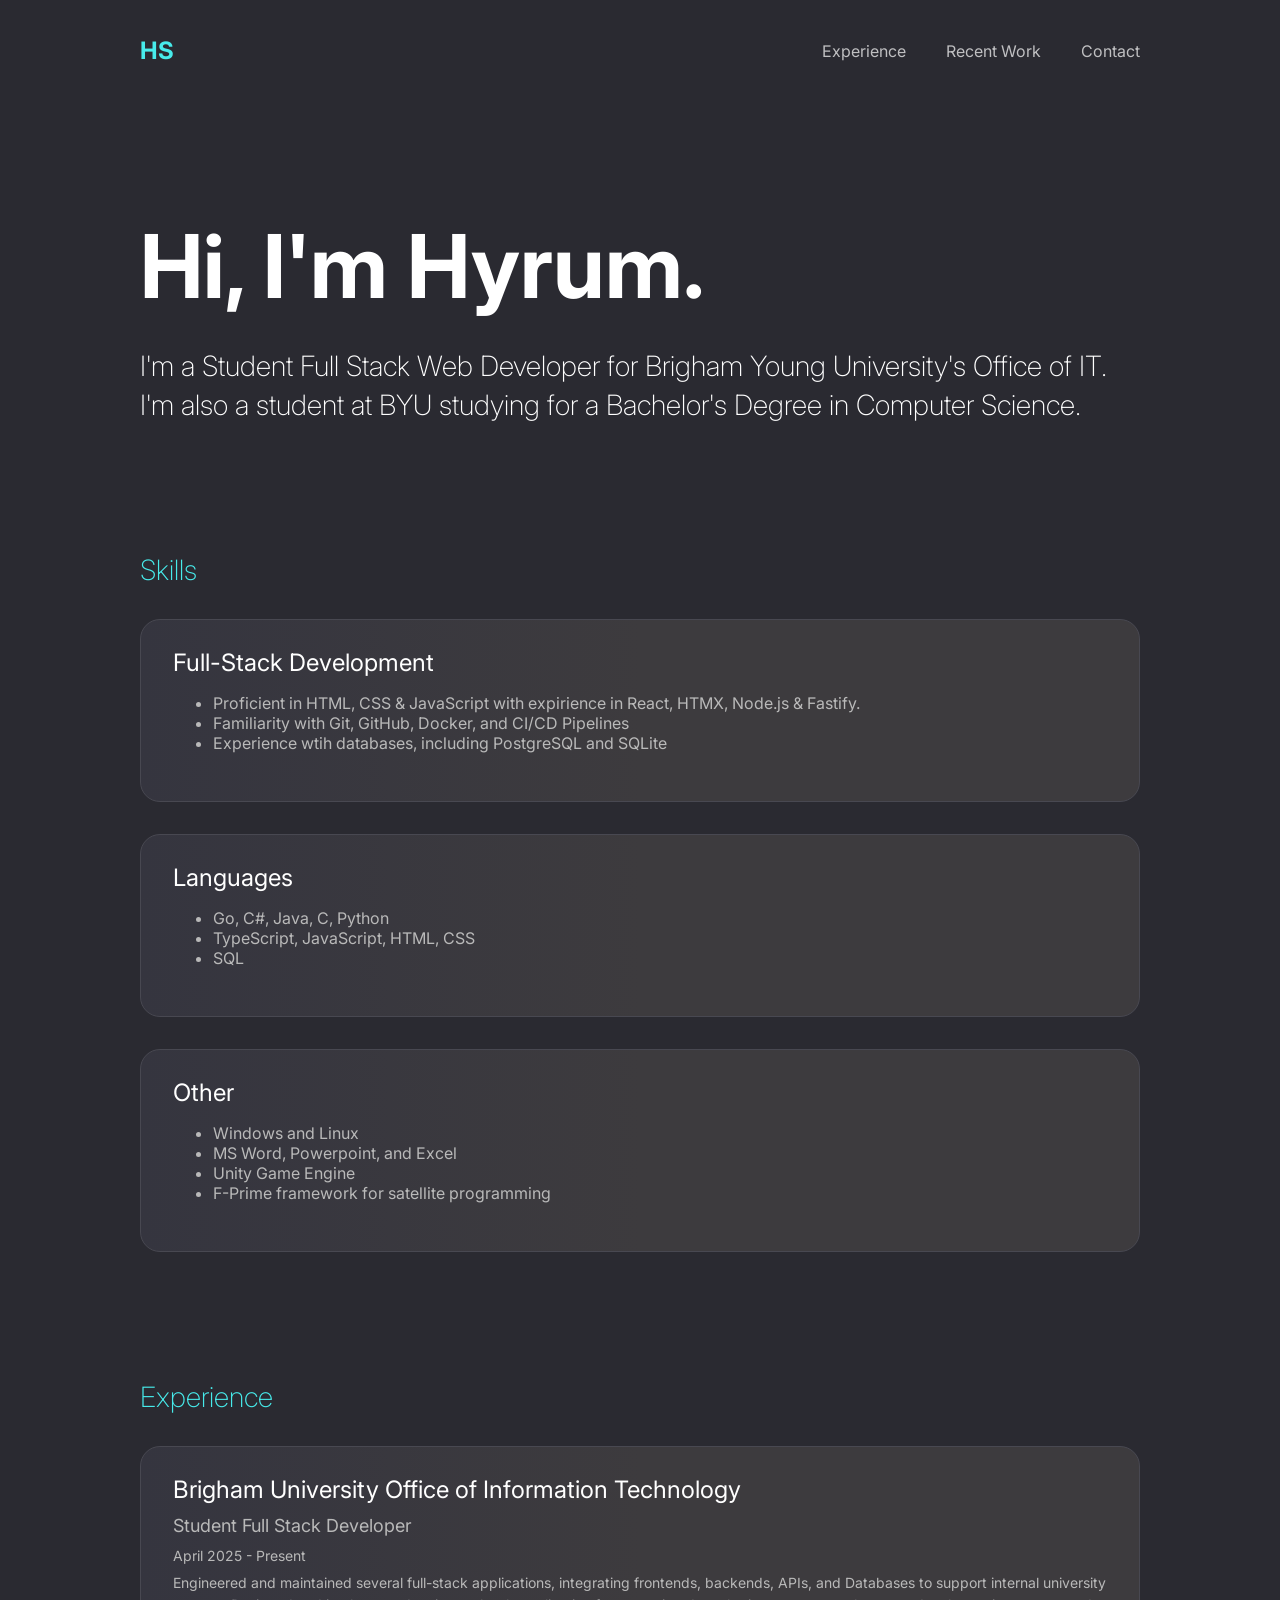
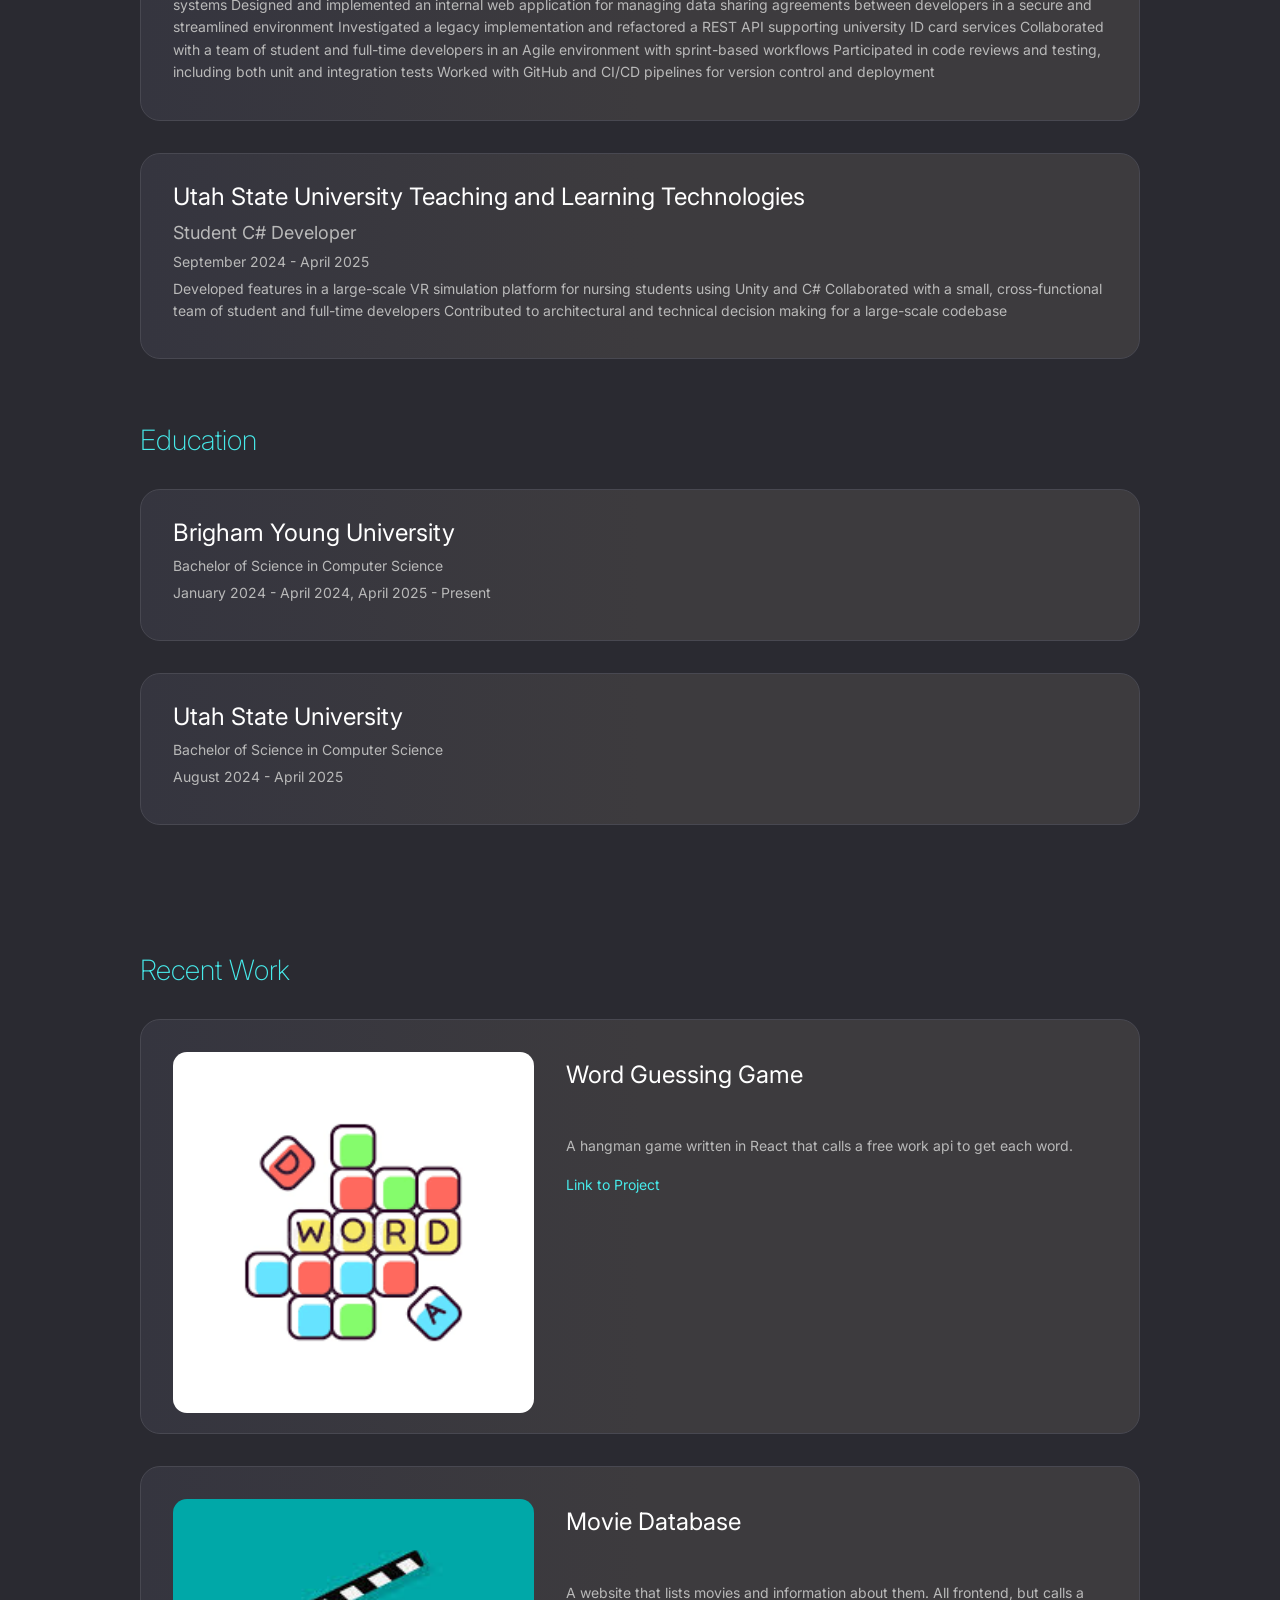
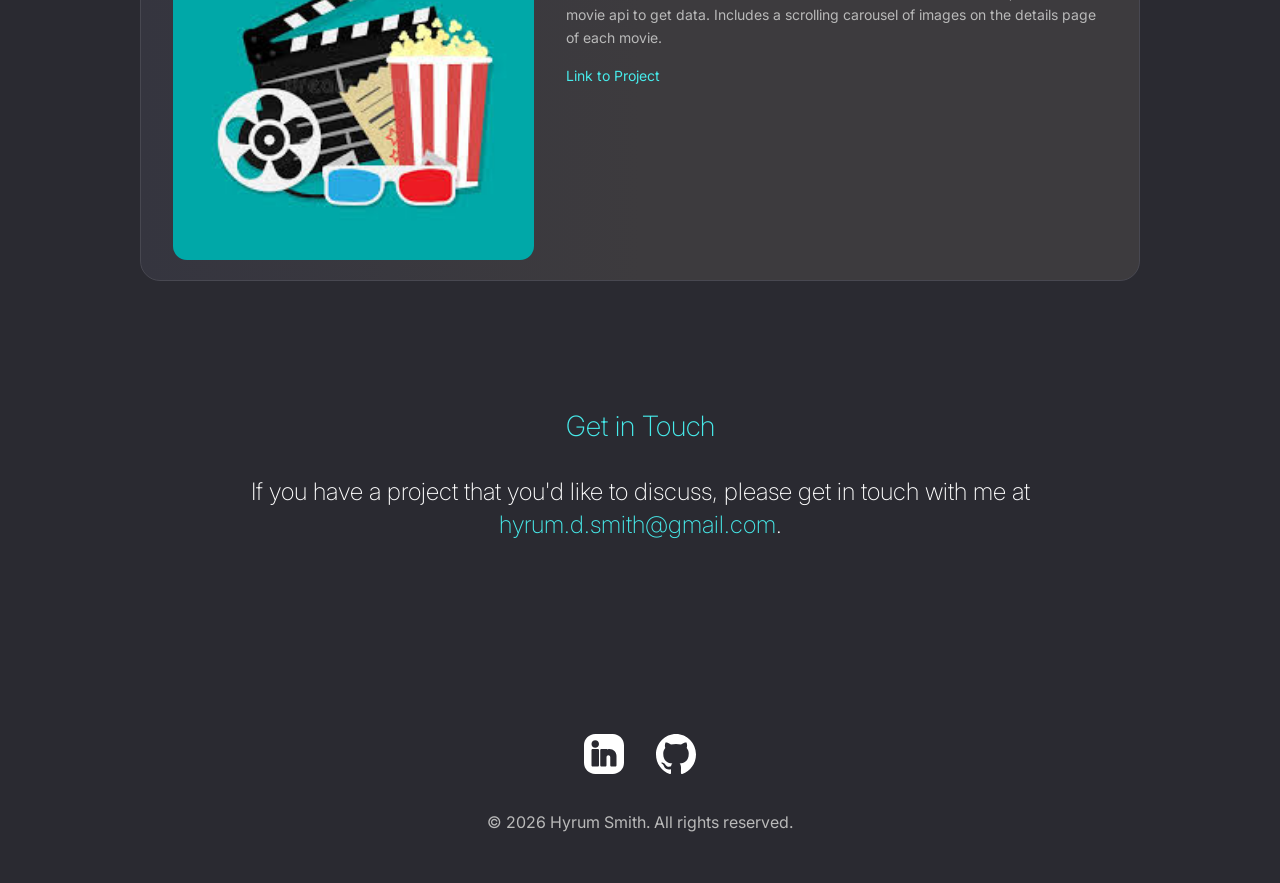
==== commit aeddcc3c: "fixed styling" ====
--- a/index.html
+++ b/index.html
@@ -54,12 +54,8 @@
             Languages
           </h3>
           <ul>
-            <li>TypeScript</li>
-            <li>Go</li>
-            <li>C#</li>
-            <li>Python</li>
-            <li>Java</li>
-            <li>C</li>
+            <li>Go, C#, Java, C, Python</li>
+            <li>TypeScript, JavaScript, HTML, CSS</li>
             <li>SQL</li>
           </ul>
         </div>
--- a/main.css
+++ b/main.css
@@ -151,7 +151,7 @@
   line-height: 1.8;
 }
 
-#skils ul li {
+#skills ul li {
   color: var(--text-color-muted);
 }
 
